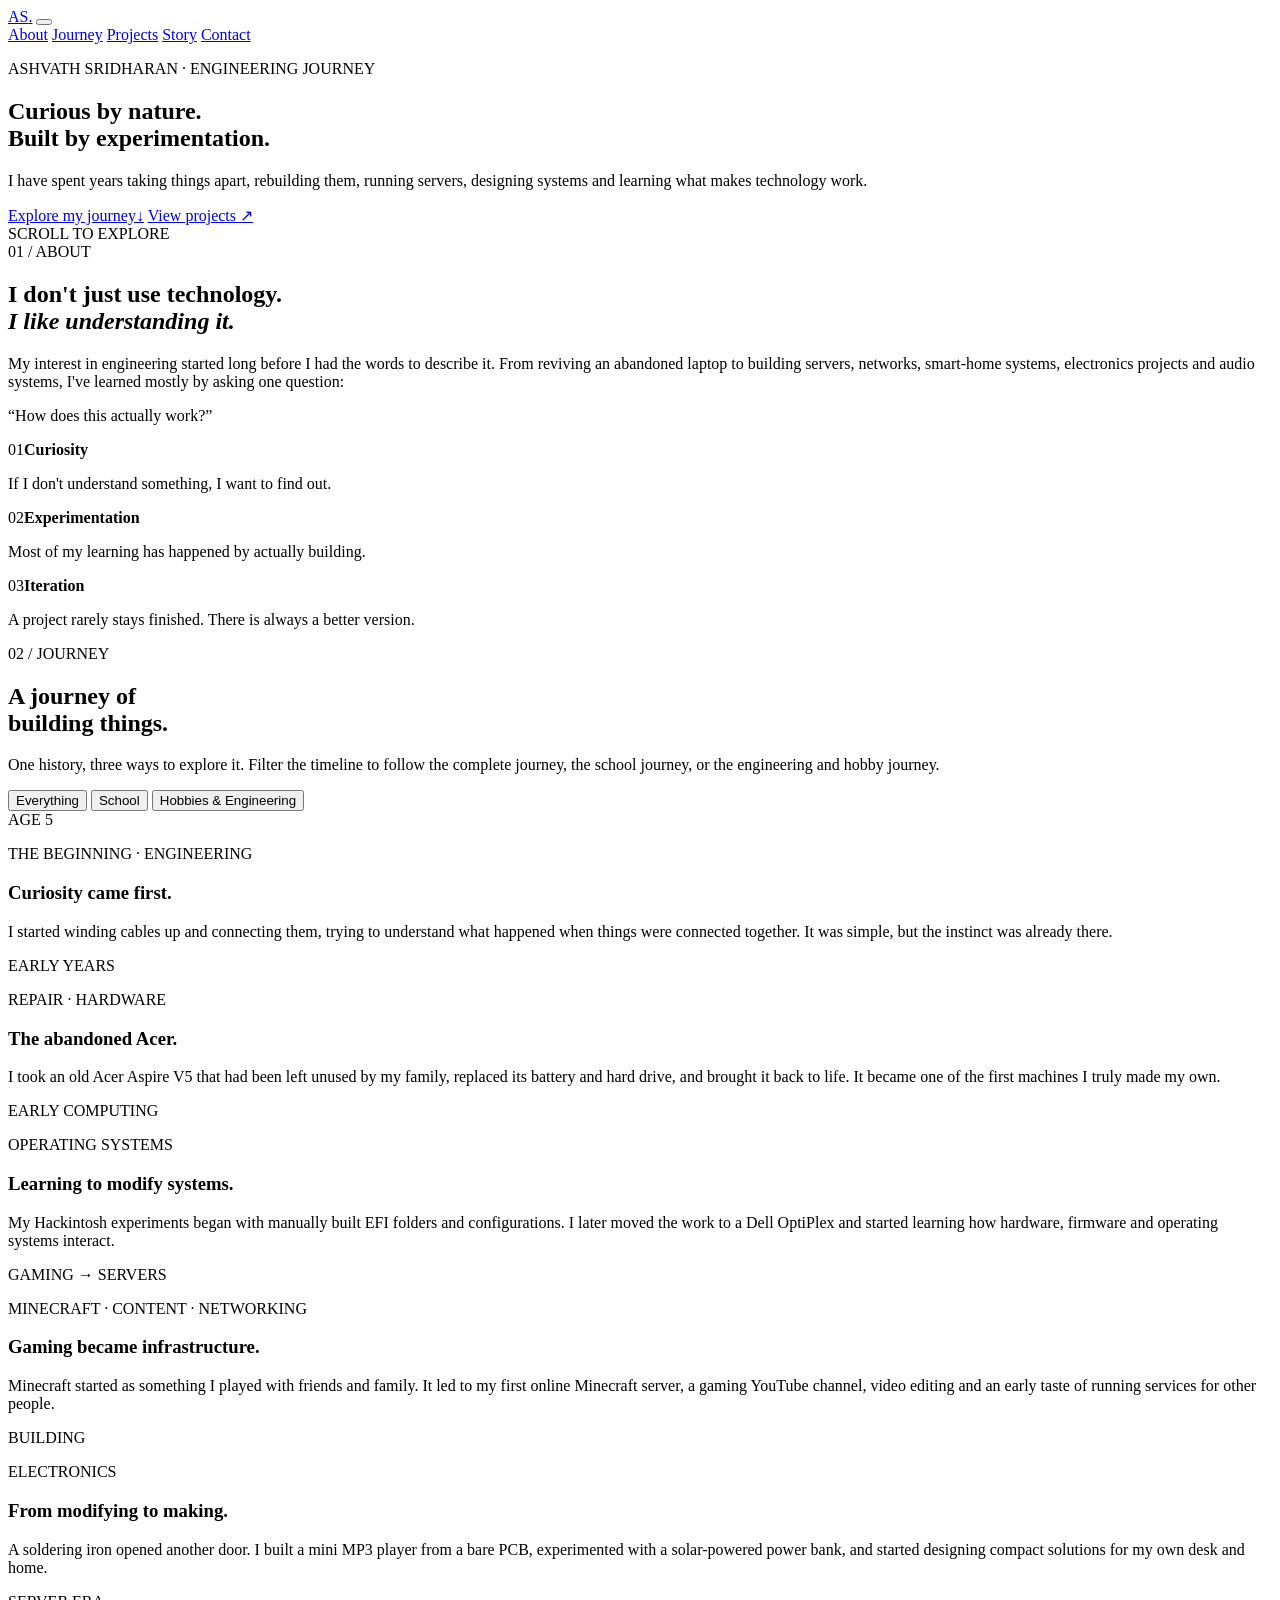
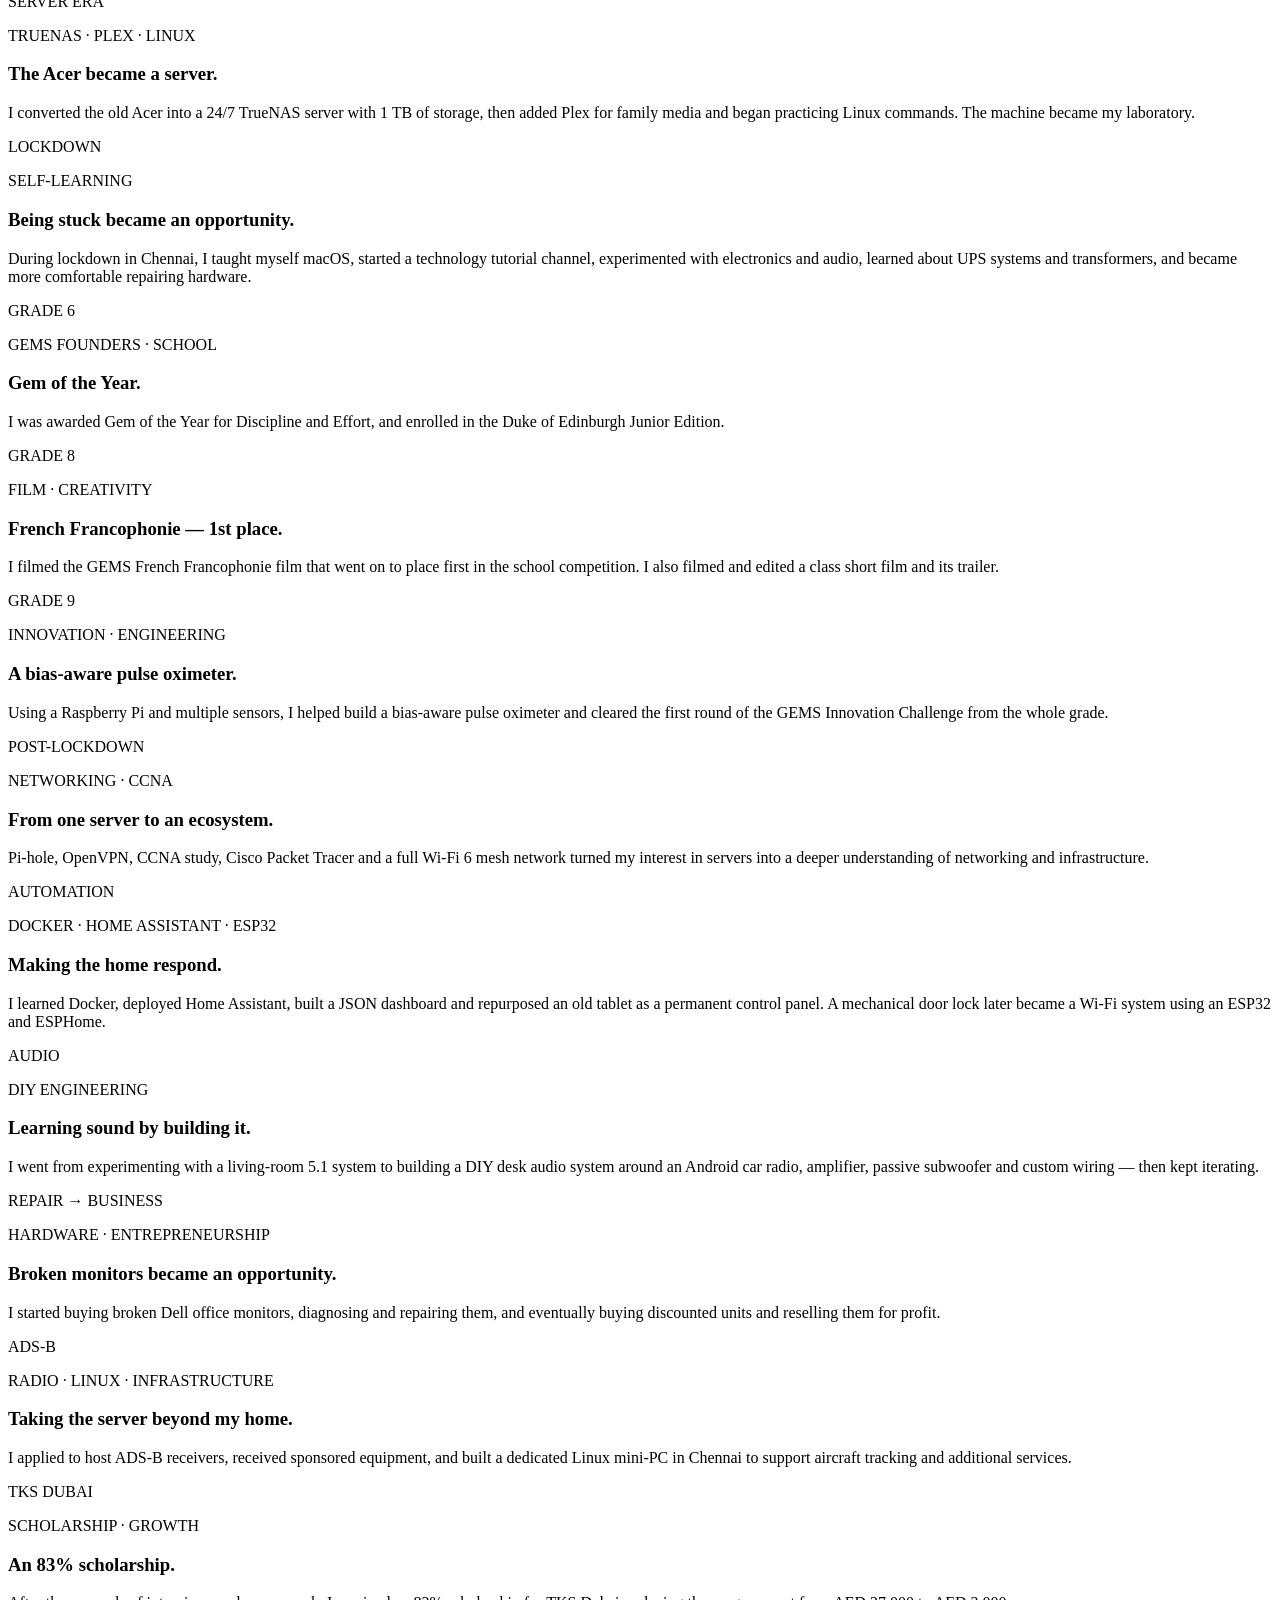
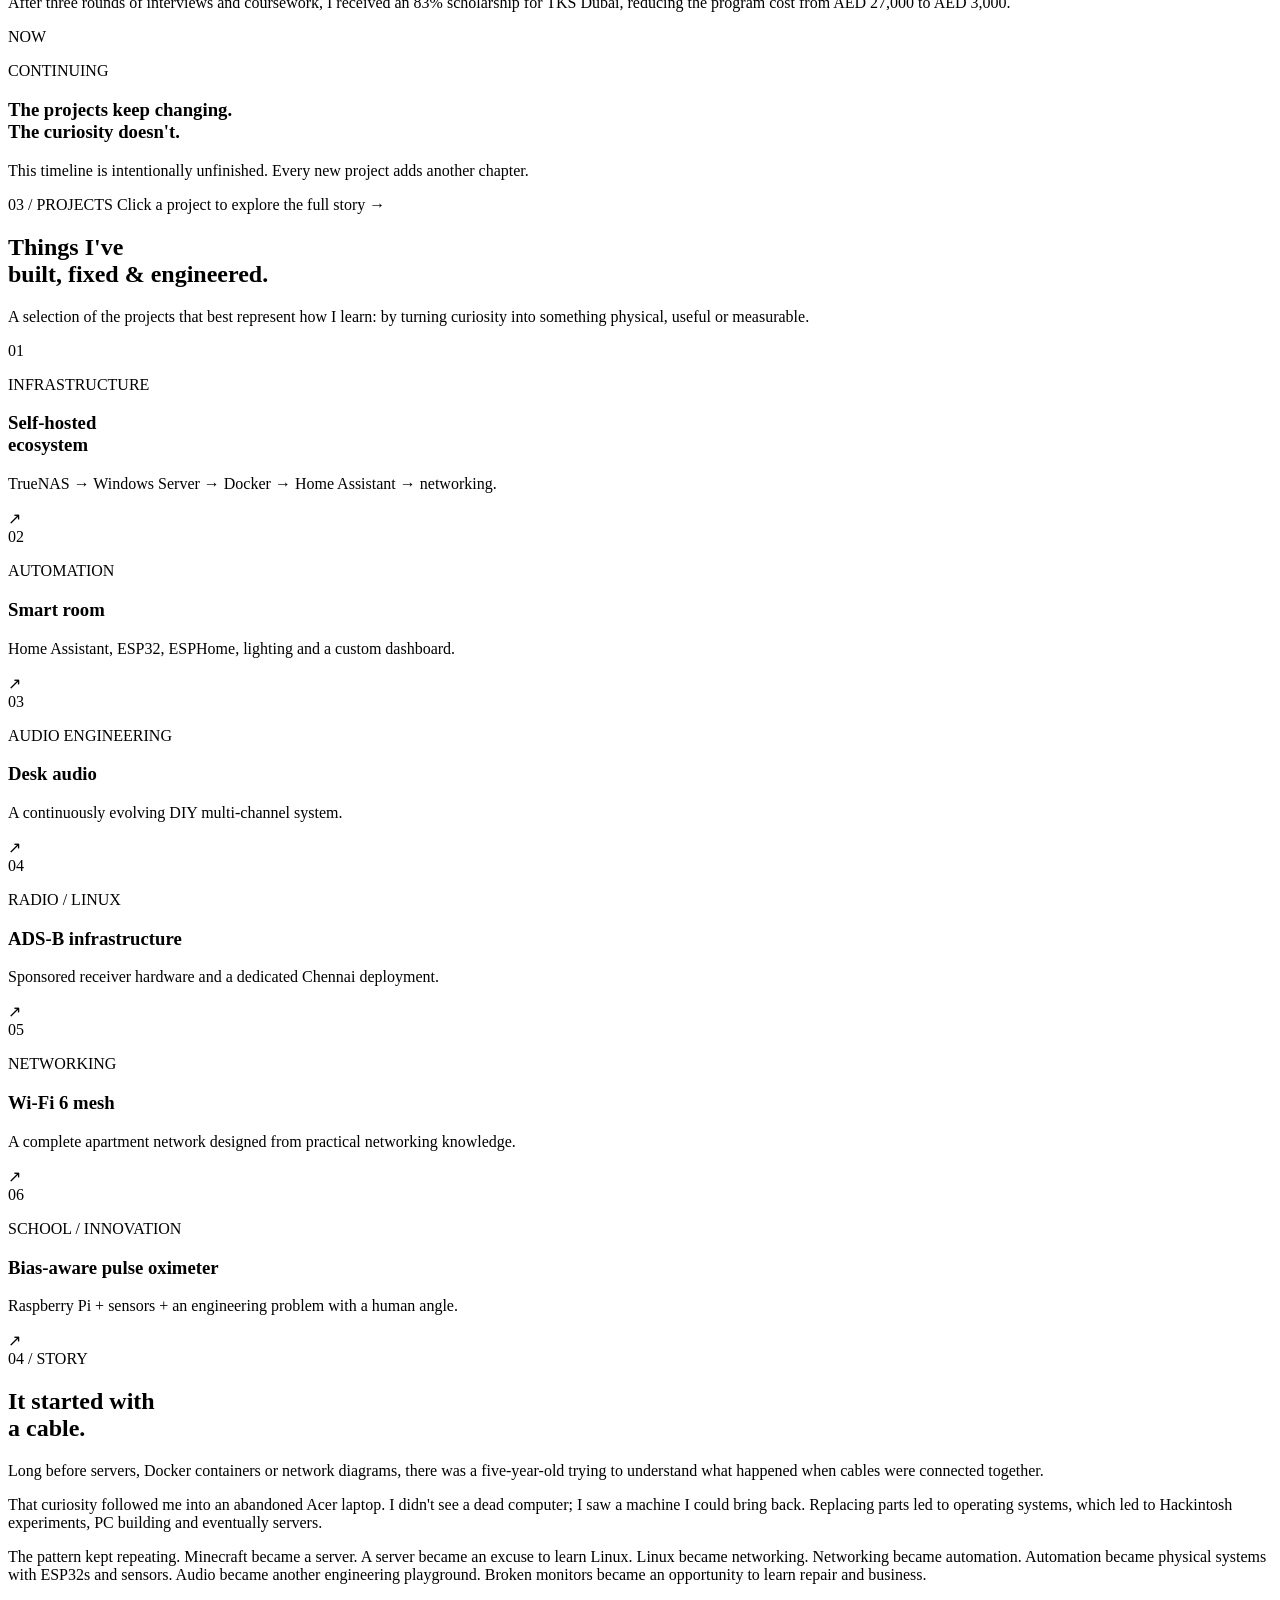
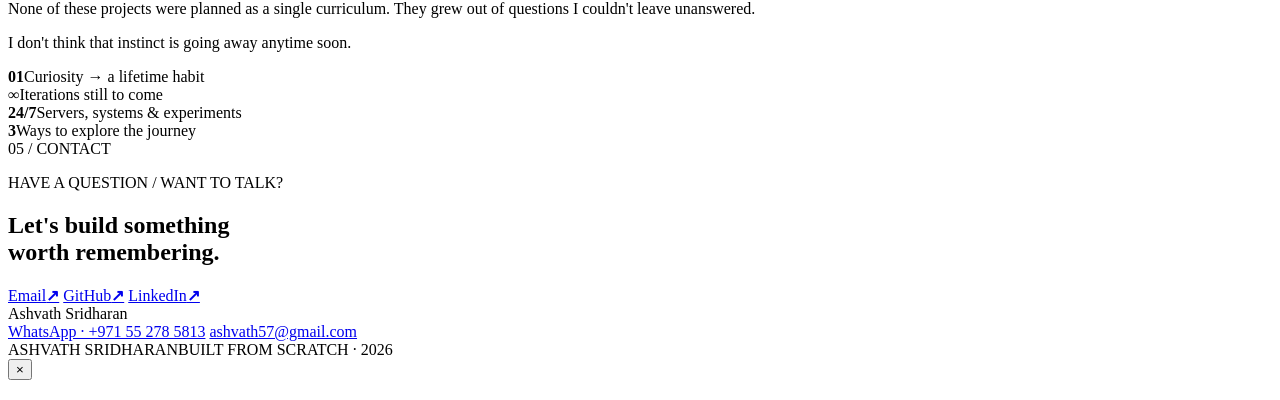
==== index.html @ f8426110 "Add files via upload Initial portfolio deployment" ====
<!doctype html>
<html lang="en">
<head>
  <meta charset="utf-8">
  <meta name="viewport" content="width=device-width, initial-scale=1">
  <meta name="theme-color" content="#070709">
  <meta name="description" content="Ashvath Sridharan — engineering journey, projects and story.">
  <title>Ashvath Sridharan — Builder & Technologist</title>
  <link rel="preconnect" href="https://fonts.googleapis.com">
  <link rel="preconnect" href="https://fonts.gstatic.com" crossorigin>
  <link href="https://fonts.googleapis.com/css2?family=DM+Sans:wght@400;500;600&family=Space+Grotesk:wght@400;500;600;700&display=swap" rel="stylesheet">
  <link rel="stylesheet" href="css/style.css">
</head>
<body>
  <div class="noise" aria-hidden="true"></div>
  <div class="cursor-glow" aria-hidden="true"></div>

  <header class="nav">
    <a class="brand" href="#top" aria-label="Ashvath home">AS<span>.</span></a>
    <button class="menu-button" aria-label="Toggle navigation" aria-expanded="false"><i></i><i></i></button>
    <nav>
      <a href="#about">About</a>
      <a href="#journey">Journey</a>
      <a href="#projects">Projects</a>
      <a href="#story">Story</a>
      <a href="#contact">Contact</a>
    </nav>
  </header>

  <main id="top">
    <section class="hero">
      <div class="hero-grid" aria-hidden="true"></div>
      <div class="hero-orb hero-orb-a"></div>
      <div class="hero-orb hero-orb-b"></div>
      <div class="hero-content reveal">
        <p class="eyebrow">ASHVATH SRIDHARAN · ENGINEERING JOURNEY</p>
        <h1>Curious by nature.<br><span>Built by experimentation.</span></h1>
        <p class="hero-copy">I have spent years taking things apart, rebuilding them, running servers, designing systems and learning what makes technology work.</p>
        <div class="hero-actions">
          <a class="hero-cta magnetic" href="#journey"><span>Explore my journey</span><b>↓</b></a>
          <a class="quiet-link" href="#projects">View projects <span>↗</span></a>
        </div>
      </div>
      <div class="scroll-hint">SCROLL TO EXPLORE <span></span></div>
    </section>

    <section id="about" class="intro section">
      <div class="section-label">01 / ABOUT</div>
      <div class="intro-grid">
        <h2>I don't just use technology.<br><em>I like understanding it.</em></h2>
        <div>
          <p>My interest in engineering started long before I had the words to describe it. From reviving an abandoned laptop to building servers, networks, smart-home systems, electronics projects and audio systems, I've learned mostly by asking one question:</p>
          <p class="quote">“How does this actually work?”</p>
        </div>
      </div>
      <div class="principles">
        <div><span>01</span><strong>Curiosity</strong><p>If I don't understand something, I want to find out.</p></div>
        <div><span>02</span><strong>Experimentation</strong><p>Most of my learning has happened by actually building.</p></div>
        <div><span>03</span><strong>Iteration</strong><p>A project rarely stays finished. There is always a better version.</p></div>
      </div>
    </section>

    <section id="journey" class="timeline-section section">
      <div class="section-label">02 / JOURNEY</div>
      <div class="timeline-heading">
        <div>
          <h2>A journey of<br><span>building things.</span></h2>
          <p>One history, three ways to explore it. Filter the timeline to follow the complete journey, the school journey, or the engineering and hobby journey.</p>
        </div>
        <div class="timeline-controls" role="group" aria-label="Timeline filter">
          <button class="filter active" data-filter="all">Everything</button>
          <button class="filter" data-filter="school">School</button>
          <button class="filter" data-filter="engineering">Hobbies & Engineering</button>
        </div>
      </div>

      <div class="timeline" id="timeline">
        <article class="timeline-item" data-type="engineering" data-index="1">
          <div class="timeline-year">AGE 5</div><div class="timeline-dot"></div>
          <div class="timeline-card"><p class="card-kicker">THE BEGINNING · ENGINEERING</p><h3>Curiosity came first.</h3><p>I started winding cables up and connecting them, trying to understand what happened when things were connected together. It was simple, but the instinct was already there.</p></div>
        </article>

        <article class="timeline-item" data-type="engineering" data-index="2">
          <div class="timeline-year">EARLY YEARS</div><div class="timeline-dot"></div>
          <div class="timeline-card"><p class="card-kicker">REPAIR · HARDWARE</p><h3>The abandoned Acer.</h3><p>I took an old Acer Aspire V5 that had been left unused by my family, replaced its battery and hard drive, and brought it back to life. It became one of the first machines I truly made my own.</p></div>
        </article>

        <article class="timeline-item" data-type="engineering" data-index="3">
          <div class="timeline-year">EARLY COMPUTING</div><div class="timeline-dot"></div>
          <div class="timeline-card"><p class="card-kicker">OPERATING SYSTEMS</p><h3>Learning to modify systems.</h3><p>My Hackintosh experiments began with manually built EFI folders and configurations. I later moved the work to a Dell OptiPlex and started learning how hardware, firmware and operating systems interact.</p></div>
        </article>

        <article class="timeline-item" data-type="engineering" data-index="4">
          <div class="timeline-year">GAMING → SERVERS</div><div class="timeline-dot"></div>
          <div class="timeline-card"><p class="card-kicker">MINECRAFT · CONTENT · NETWORKING</p><h3>Gaming became infrastructure.</h3><p>Minecraft started as something I played with friends and family. It led to my first online Minecraft server, a gaming YouTube channel, video editing and an early taste of running services for other people.</p></div>
        </article>

        <article class="timeline-item" data-type="engineering" data-index="5">
          <div class="timeline-year">BUILDING</div><div class="timeline-dot"></div>
          <div class="timeline-card"><p class="card-kicker">ELECTRONICS</p><h3>From modifying to making.</h3><p>A soldering iron opened another door. I built a mini MP3 player from a bare PCB, experimented with a solar-powered power bank, and started designing compact solutions for my own desk and home.</p></div>
        </article>

        <article class="timeline-item" data-type="engineering" data-index="6">
          <div class="timeline-year">SERVER ERA</div><div class="timeline-dot"></div>
          <div class="timeline-card"><p class="card-kicker">TRUENAS · PLEX · LINUX</p><h3>The Acer became a server.</h3><p>I converted the old Acer into a 24/7 TrueNAS server with 1 TB of storage, then added Plex for family media and began practicing Linux commands. The machine became my laboratory.</p></div>
        </article>

        <article class="timeline-item" data-type="engineering" data-index="7">
          <div class="timeline-year">LOCKDOWN</div><div class="timeline-dot"></div>
          <div class="timeline-card"><p class="card-kicker">SELF-LEARNING</p><h3>Being stuck became an opportunity.</h3><p>During lockdown in Chennai, I taught myself macOS, started a technology tutorial channel, experimented with electronics and audio, learned about UPS systems and transformers, and became more comfortable repairing hardware.</p></div>
        </article>

        <article class="timeline-item" data-type="school" data-index="8">
          <div class="timeline-year">GRADE 6</div><div class="timeline-dot"></div>
          <div class="timeline-card"><p class="card-kicker">GEMS FOUNDERS · SCHOOL</p><h3>Gem of the Year.</h3><p>I was awarded Gem of the Year for Discipline and Effort, and enrolled in the Duke of Edinburgh Junior Edition.</p></div>
        </article>

        <article class="timeline-item" data-type="school" data-index="9">
          <div class="timeline-year">GRADE 8</div><div class="timeline-dot"></div>
          <div class="timeline-card"><p class="card-kicker">FILM · CREATIVITY</p><h3>French Francophonie — 1st place.</h3><p>I filmed the GEMS French Francophonie film that went on to place first in the school competition. I also filmed and edited a class short film and its trailer.</p></div>
        </article>

        <article class="timeline-item" data-type="school" data-index="10">
          <div class="timeline-year">GRADE 9</div><div class="timeline-dot"></div>
          <div class="timeline-card"><p class="card-kicker">INNOVATION · ENGINEERING</p><h3>A bias-aware pulse oximeter.</h3><p>Using a Raspberry Pi and multiple sensors, I helped build a bias-aware pulse oximeter and cleared the first round of the GEMS Innovation Challenge from the whole grade.</p></div>
        </article>

        <article class="timeline-item" data-type="engineering" data-index="11">
          <div class="timeline-year">POST-LOCKDOWN</div><div class="timeline-dot"></div>
          <div class="timeline-card"><p class="card-kicker">NETWORKING · CCNA</p><h3>From one server to an ecosystem.</h3><p>Pi-hole, OpenVPN, CCNA study, Cisco Packet Tracer and a full Wi-Fi 6 mesh network turned my interest in servers into a deeper understanding of networking and infrastructure.</p></div>
        </article>

        <article class="timeline-item" data-type="engineering" data-index="12">
          <div class="timeline-year">AUTOMATION</div><div class="timeline-dot"></div>
          <div class="timeline-card"><p class="card-kicker">DOCKER · HOME ASSISTANT · ESP32</p><h3>Making the home respond.</h3><p>I learned Docker, deployed Home Assistant, built a JSON dashboard and repurposed an old tablet as a permanent control panel. A mechanical door lock later became a Wi-Fi system using an ESP32 and ESPHome.</p></div>
        </article>

        <article class="timeline-item" data-type="engineering" data-index="13">
          <div class="timeline-year">AUDIO</div><div class="timeline-dot"></div>
          <div class="timeline-card"><p class="card-kicker">DIY ENGINEERING</p><h3>Learning sound by building it.</h3><p>I went from experimenting with a living-room 5.1 system to building a DIY desk audio system around an Android car radio, amplifier, passive subwoofer and custom wiring — then kept iterating.</p></div>
        </article>

        <article class="timeline-item" data-type="engineering" data-index="14">
          <div class="timeline-year">REPAIR → BUSINESS</div><div class="timeline-dot"></div>
          <div class="timeline-card"><p class="card-kicker">HARDWARE · ENTREPRENEURSHIP</p><h3>Broken monitors became an opportunity.</h3><p>I started buying broken Dell office monitors, diagnosing and repairing them, and eventually buying discounted units and reselling them for profit.</p></div>
        </article>

        <article class="timeline-item" data-type="engineering" data-index="15">
          <div class="timeline-year">ADS-B</div><div class="timeline-dot"></div>
          <div class="timeline-card"><p class="card-kicker">RADIO · LINUX · INFRASTRUCTURE</p><h3>Taking the server beyond my home.</h3><p>I applied to host ADS-B receivers, received sponsored equipment, and built a dedicated Linux mini-PC in Chennai to support aircraft tracking and additional services.</p></div>
        </article>

        <article class="timeline-item" data-type="school" data-index="16">
          <div class="timeline-year">TKS DUBAI</div><div class="timeline-dot"></div>
          <div class="timeline-card"><p class="card-kicker">SCHOLARSHIP · GROWTH</p><h3>An 83% scholarship.</h3><p>After three rounds of interviews and coursework, I received an 83% scholarship for TKS Dubai, reducing the program cost from AED 27,000 to AED 3,000.</p></div>
        </article>

        <article class="timeline-item" data-type="engineering" data-index="17">
          <div class="timeline-year">NOW</div><div class="timeline-dot"></div>
          <div class="timeline-card final-card"><p class="card-kicker">CONTINUING</p><h3>The projects keep changing.<br><span>The curiosity doesn't.</span></h3><p>This timeline is intentionally unfinished. Every new project adds another chapter.</p></div>
        </article>
      </div>
    </section>

    <section id="projects" class="projects section">
      <div class="section-label">03 / PROJECTS <span class="project-click-hint">Click a project to explore the full story →</span></div>
      <div class="projects-intro"><h2>Things I've<br><span>built, fixed & engineered.</span></h2><p>A selection of the projects that best represent how I learn: by turning curiosity into something physical, useful or measurable.</p></div>
      <div class="project-grid">
        <article class="project-card featured reveal" data-project="server">
          <span>01</span><div><p class="card-kicker">INFRASTRUCTURE</p><h3>Self-hosted<br>ecosystem</h3><p>TrueNAS → Windows Server → Docker → Home Assistant → networking.</p></div><div class="card-arrow">↗</div>
        </article>
        <article class="project-card reveal" data-project="smart">
          <span>02</span><div><p class="card-kicker">AUTOMATION</p><h3>Smart room</h3><p>Home Assistant, ESP32, ESPHome, lighting and a custom dashboard.</p></div><div class="card-arrow">↗</div>
        </article>
        <article class="project-card reveal" data-project="audio">
          <span>03</span><div><p class="card-kicker">AUDIO ENGINEERING</p><h3>Desk audio</h3><p>A continuously evolving DIY multi-channel system.</p></div><div class="card-arrow">↗</div>
        </article>
        <article class="project-card reveal" data-project="adsb">
          <span>04</span><div><p class="card-kicker">RADIO / LINUX</p><h3>ADS-B infrastructure</h3><p>Sponsored receiver hardware and a dedicated Chennai deployment.</p></div><div class="card-arrow">↗</div>
        </article>
        <article class="project-card reveal" data-project="network">
          <span>05</span><div><p class="card-kicker">NETWORKING</p><h3>Wi-Fi 6 mesh</h3><p>A complete apartment network designed from practical networking knowledge.</p></div><div class="card-arrow">↗</div>
        </article>
        <article class="project-card reveal" data-project="pulse">
          <span>06</span><div><p class="card-kicker">SCHOOL / INNOVATION</p><h3>Bias-aware pulse oximeter</h3><p>Raspberry Pi + sensors + an engineering problem with a human angle.</p></div><div class="card-arrow">↗</div>
        </article>
      </div>
    </section>

    <section id="story" class="story section">
      <div class="section-label">04 / STORY</div>
      <div class="story-layout">
        <h2>It started with<br><span>a cable.</span></h2>
        <div class="story-copy">
          <p>Long before servers, Docker containers or network diagrams, there was a five-year-old trying to understand what happened when cables were connected together.</p>
          <p>That curiosity followed me into an abandoned Acer laptop. I didn't see a dead computer; I saw a machine I could bring back. Replacing parts led to operating systems, which led to Hackintosh experiments, PC building and eventually servers.</p>
          <p>The pattern kept repeating. Minecraft became a server. A server became an excuse to learn Linux. Linux became networking. Networking became automation. Automation became physical systems with ESP32s and sensors. Audio became another engineering playground. Broken monitors became an opportunity to learn repair and business.</p>
          <p>None of these projects were planned as a single curriculum. They grew out of questions I couldn't leave unanswered.</p>
          <p class="story-emphasis">I don't think that instinct is going away anytime soon.</p>
        </div>
      </div>
    </section>

    <section class="stats section">
      <div class="stat"><strong>01</strong><span>Curiosity → a lifetime habit</span></div>
      <div class="stat"><strong>∞</strong><span>Iterations still to come</span></div>
      <div class="stat"><strong>24/7</strong><span>Servers, systems & experiments</span></div>
      <div class="stat"><strong>3</strong><span>Ways to explore the journey</span></div>
    </section>

    <section id="contact" class="contact section">
      <div class="section-label">05 / CONTACT</div>
      <div class="contact-inner">
        <p class="eyebrow">HAVE A QUESTION / WANT TO TALK?</p>
        <h2>Let's build something<br><span>worth remembering.</span></h2>
        
        <div class="contact-links">
          <a href="mailto:YOUR_EMAIL_HERE" class="contact-link"><span>Email</span><b>↗</b></a>
          <a href="#" class="contact-link"><span>GitHub</span><b>↗</b></a>
          <a href="#" class="contact-link"><span>LinkedIn</span><b>↗</b></a>
        </div>
      </div>
    

<div class="contact-direct">
  <div class="contact-name">Ashvath Sridharan</div>
  <a href="https://wa.me/971552785813" target="_blank" rel="noopener">WhatsApp · +971 55 278 5813</a>
  <a href="mailto:ashvath57@gmail.com">ashvath57@gmail.com</a>
</div>
</section>
  </main>

  <footer><span>ASHVATH SRIDHARAN</span><span>BUILT FROM SCRATCH · 2026</span></footer>

  <div class="modal" aria-hidden="true">
    <div class="modal-backdrop"></div>
    <article class="project-modal">
      <button class="modal-close" aria-label="Close project">×</button>
      <p class="card-kicker modal-kicker"></p>
      <h2 class="modal-title"></h2>
      <p class="modal-summary"></p>
      <div class="modal-body"></div>
    </article>
  </div>

  <script src="js/main.js"></script>

<!-- Timeline content update: major milestones -->
<script id="ashvath-major-milestones">
window.ASHVATH_MAJOR_MILESTONES = [
  {year:"Grade 8", title:"2nd — GEMS Modern Academy Cyber Olympiad", category:"Academic", detail:"Placed 2nd across the school in the Cyber Olympiad."},
  {year:"Grade 8", title:"16th Internationally — NOF Critical Thinking Olympiad", category:"Academic", detail:"Placed 16th internationally in the NOF Critical Thinking Olympiad."},
  {year:"MYP3", title:"MC — Community Project Assembly", category:"Leadership", detail:"Served as MC for the Community Project Assembly for the MYP3 student cohort."},
  {year:"CCNA", title:"Completed and Passed CCNA", category:"Networking", detail:"Completed CCNA training and passed the CCNA examination."},
  {year:"Grade 8", title:"1st — GEMS French Francophonie Film Competition", category:"Creative", detail:"Filmed the GEMS French Francophonie film that placed first in the competition."},
  {year:"Grade 9", title:"GEMS Innovation Challenge", category:"Engineering", detail:"Built a Bias-Aware Pulse Oximeter using a Raspberry Pi and sensors and cleared the first round."},
  {year:"TKS Dubai", title:"83% Scholarship", category:"Achievement", detail:"Completed three rounds of interviews and coursework and received an 83% scholarship."}
];
</script>


<script id="ashvath-timeline-updates">
window.ASHVATH_TIMELINE_UPDATES = [{"year": "Grade 8", "title": "2nd — GEMS Modern Academy Cyber Olympiad", "detail": "Placed 2nd across the whole school in the Cyber Olympiad."}, {"year": "Grade 8", "title": "16th Internationally — NOF Critical Thinking Olympiad", "detail": "Placed 16th internationally in the NOF Critical Thinking Olympiad."}, {"year": "MYP3", "title": "MC — Community Project Assembly", "detail": "Spoke as MC for the Community Project Assembly for the entire MYP3 student cohort."}, {"year": "CCNA", "title": "Completed & Passed CCNA", "detail": "Completed CCNA training and passed the CCNA examination."}];
</script>
</body>
</html>
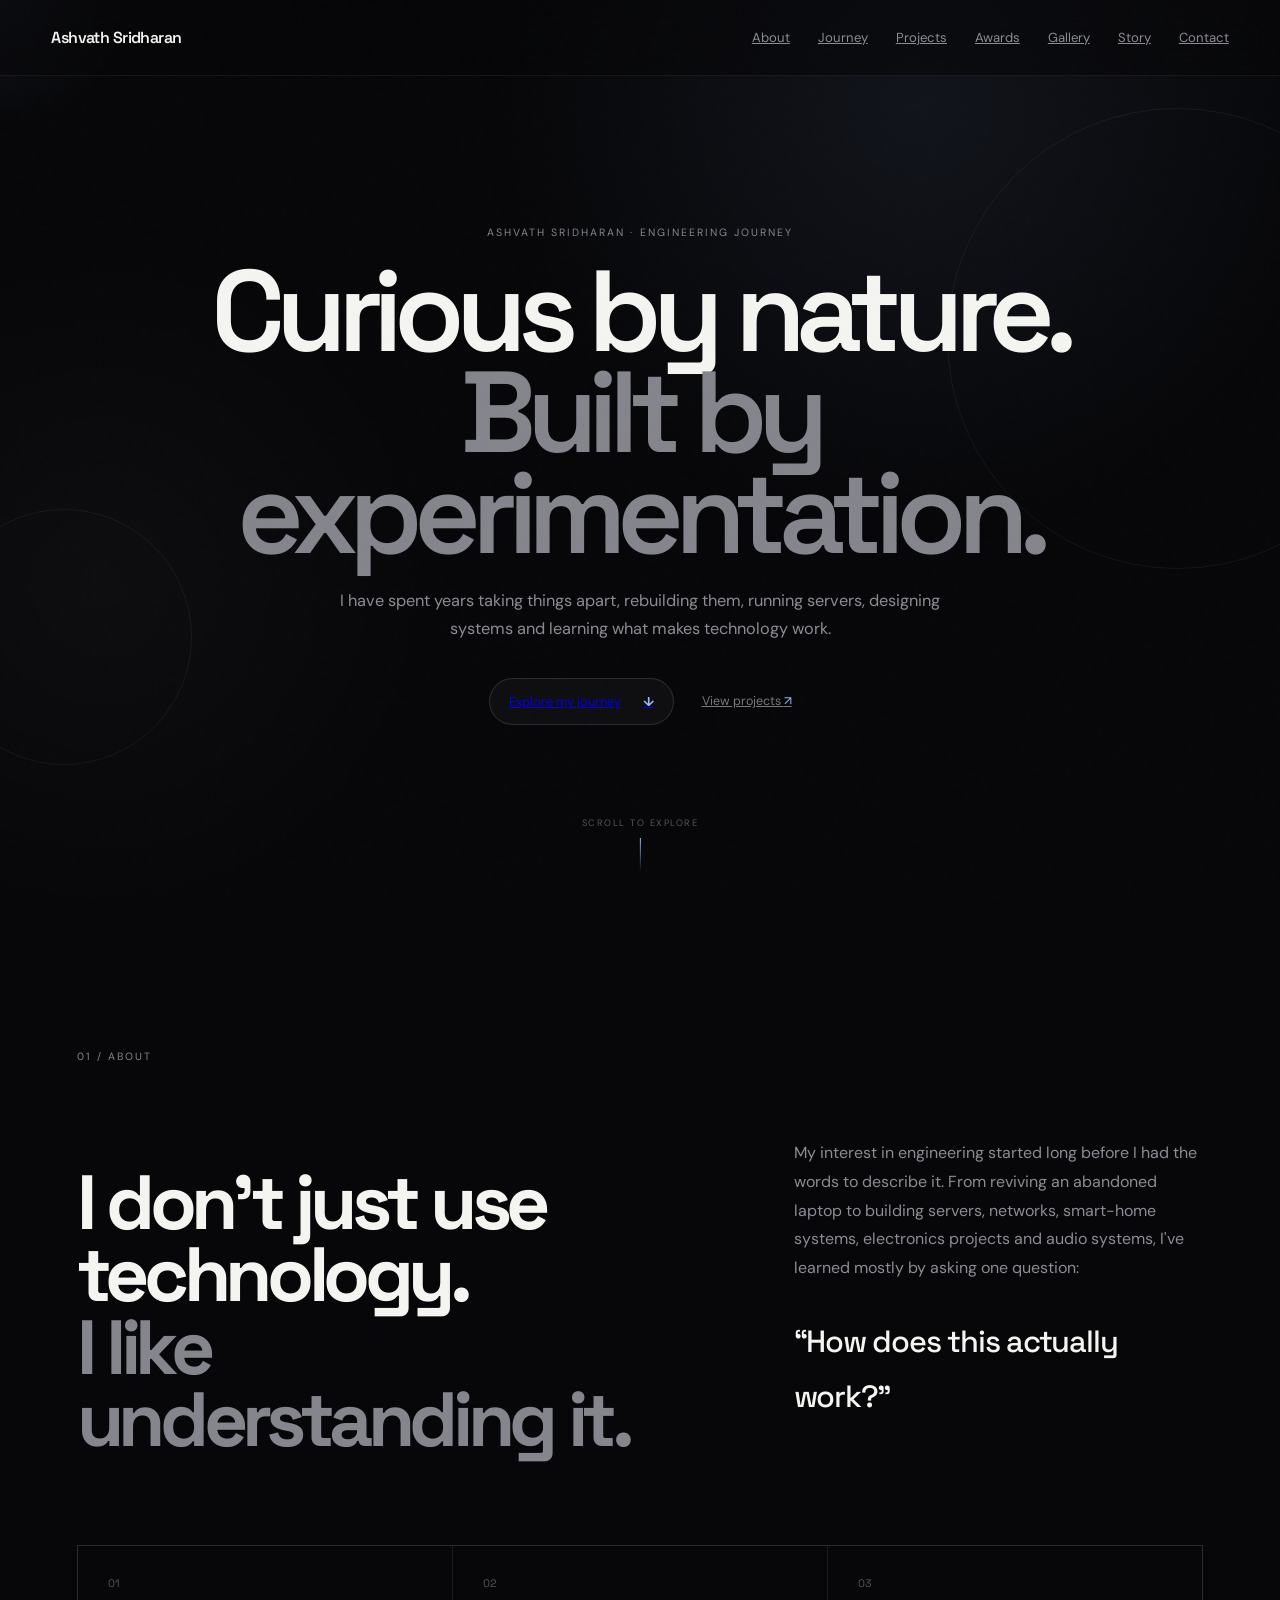
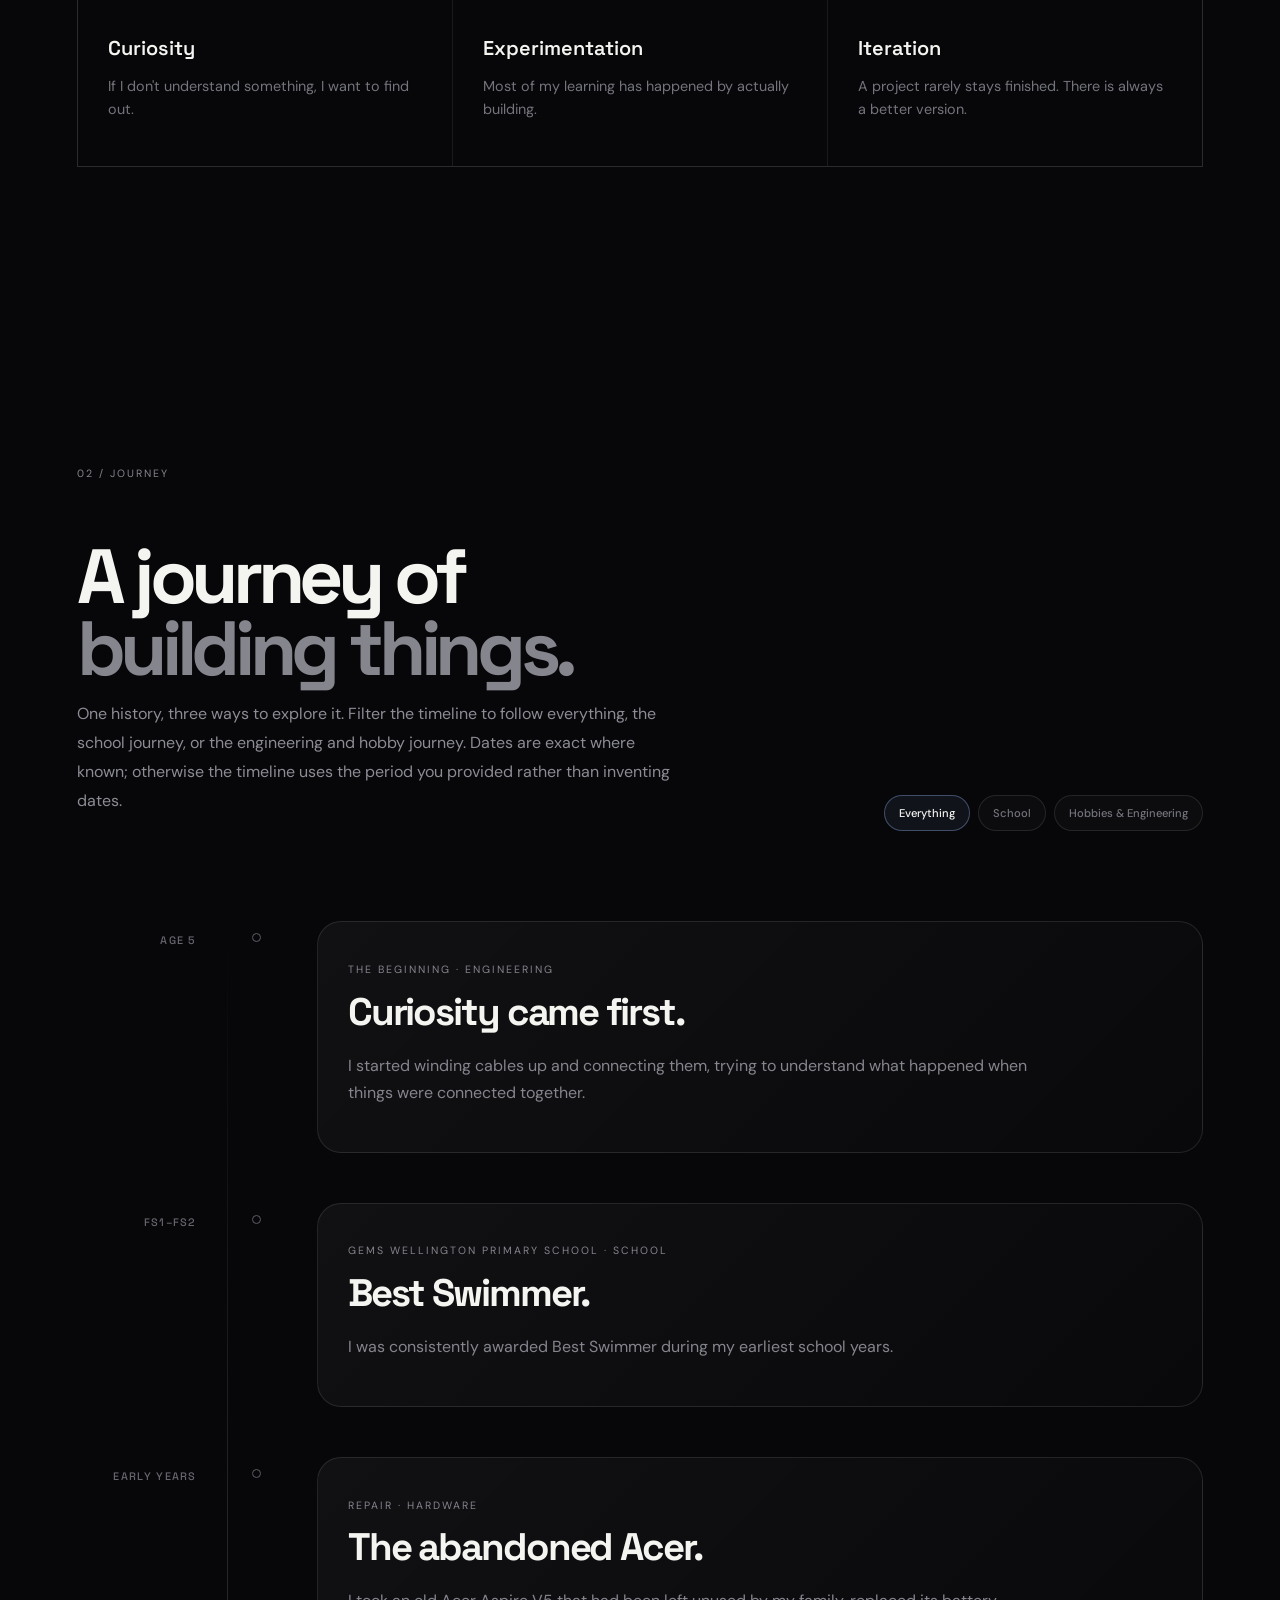
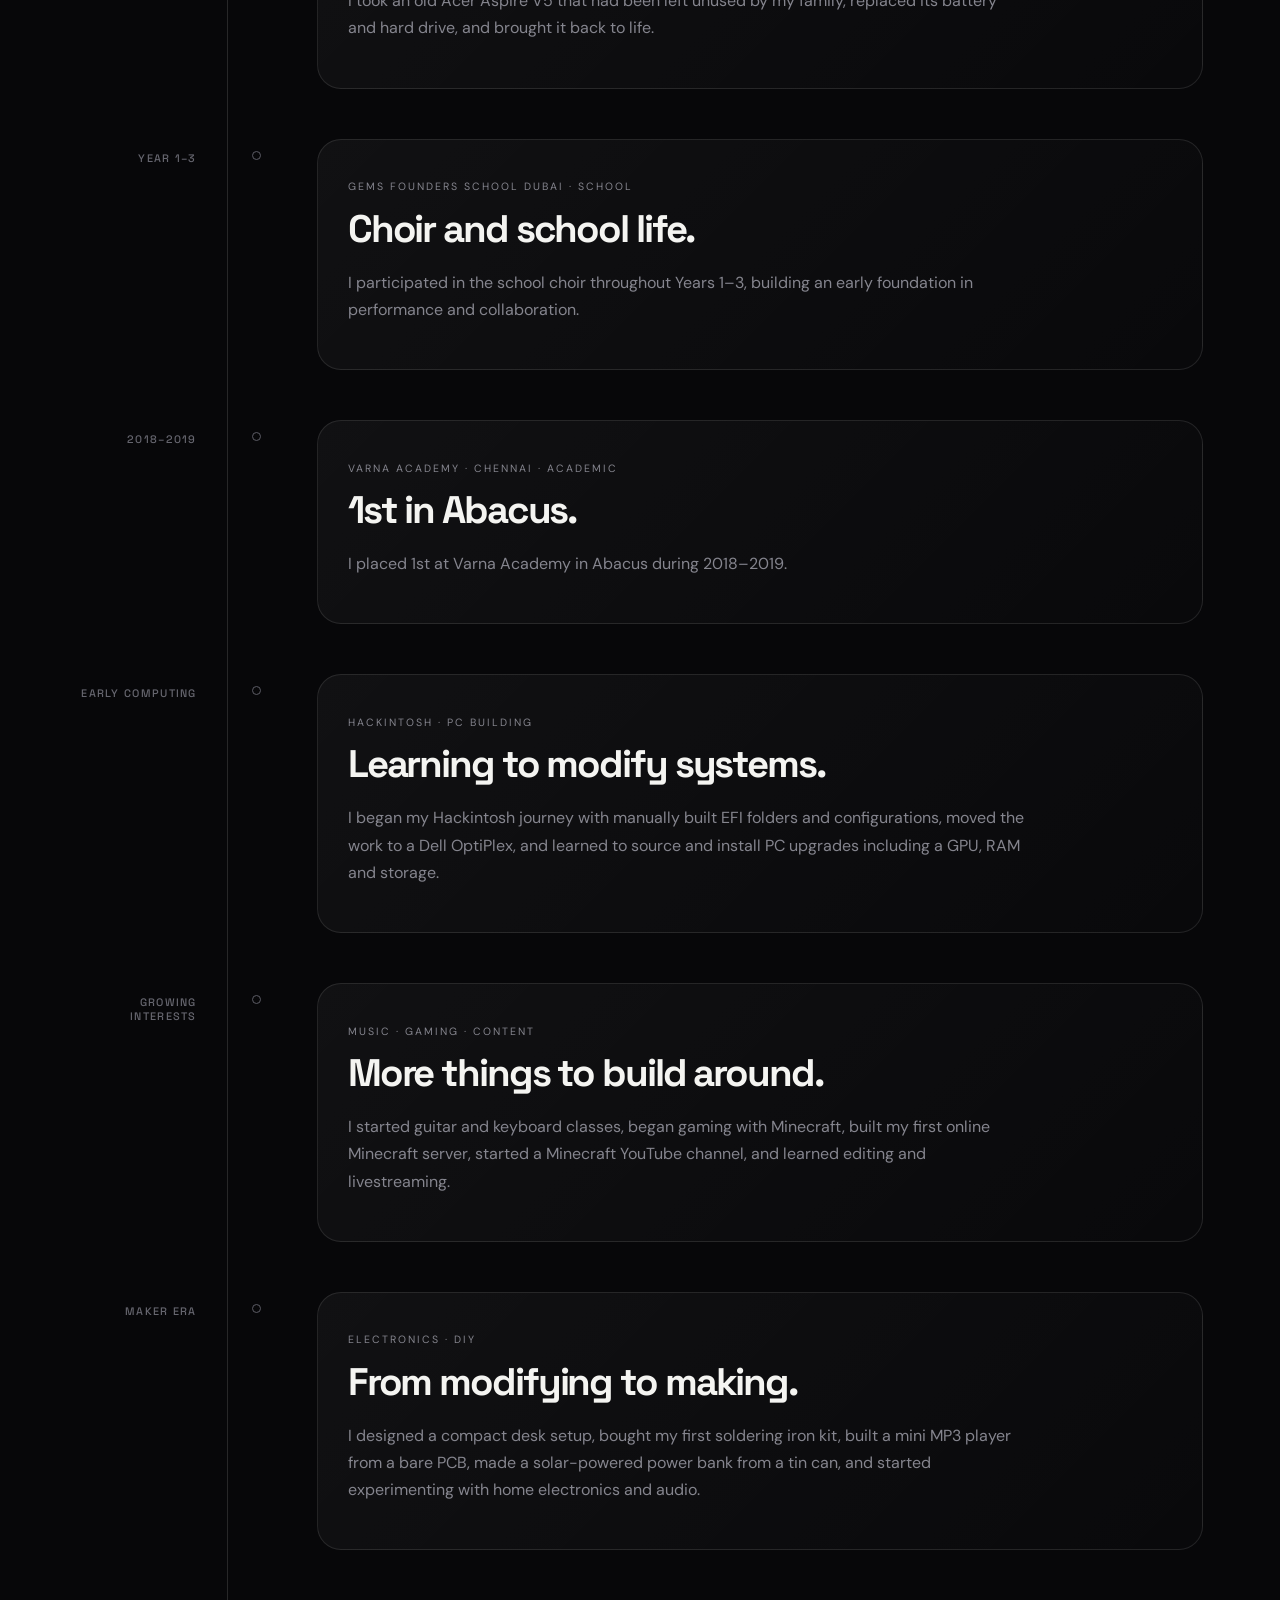
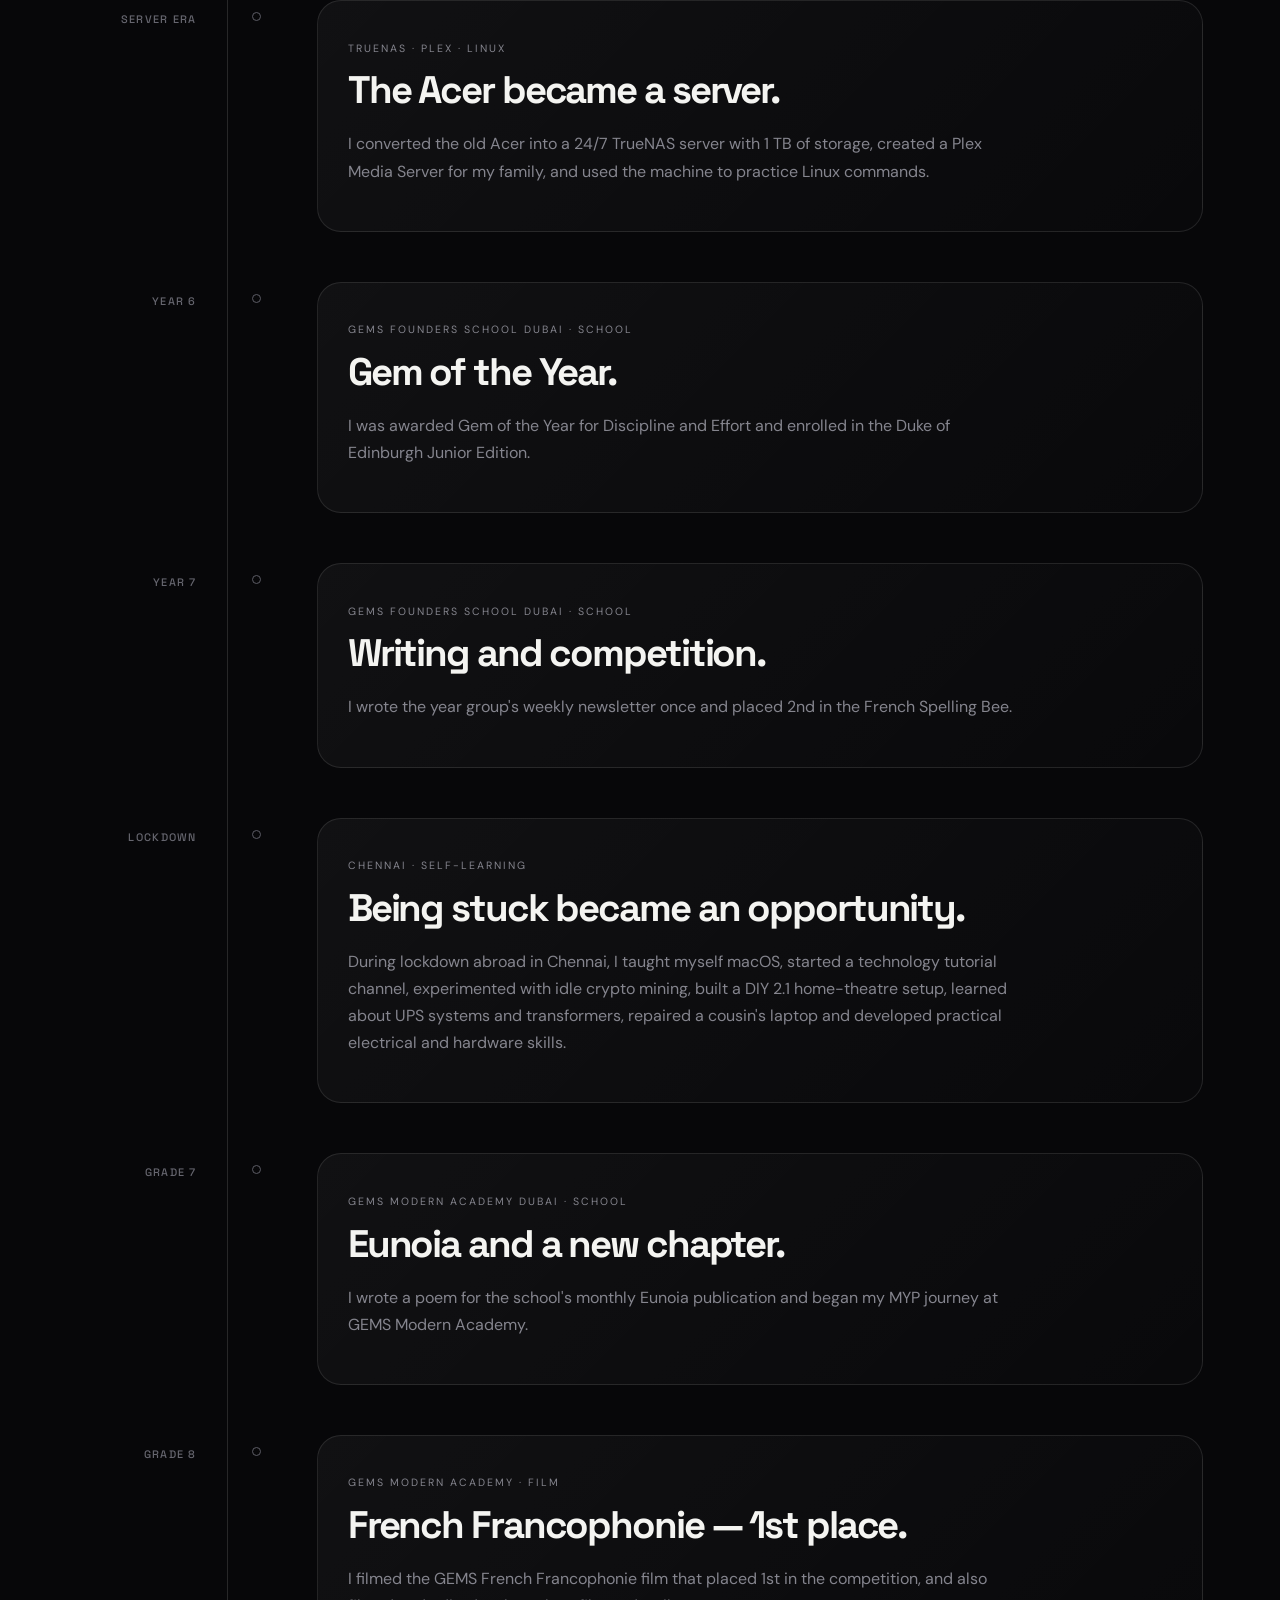
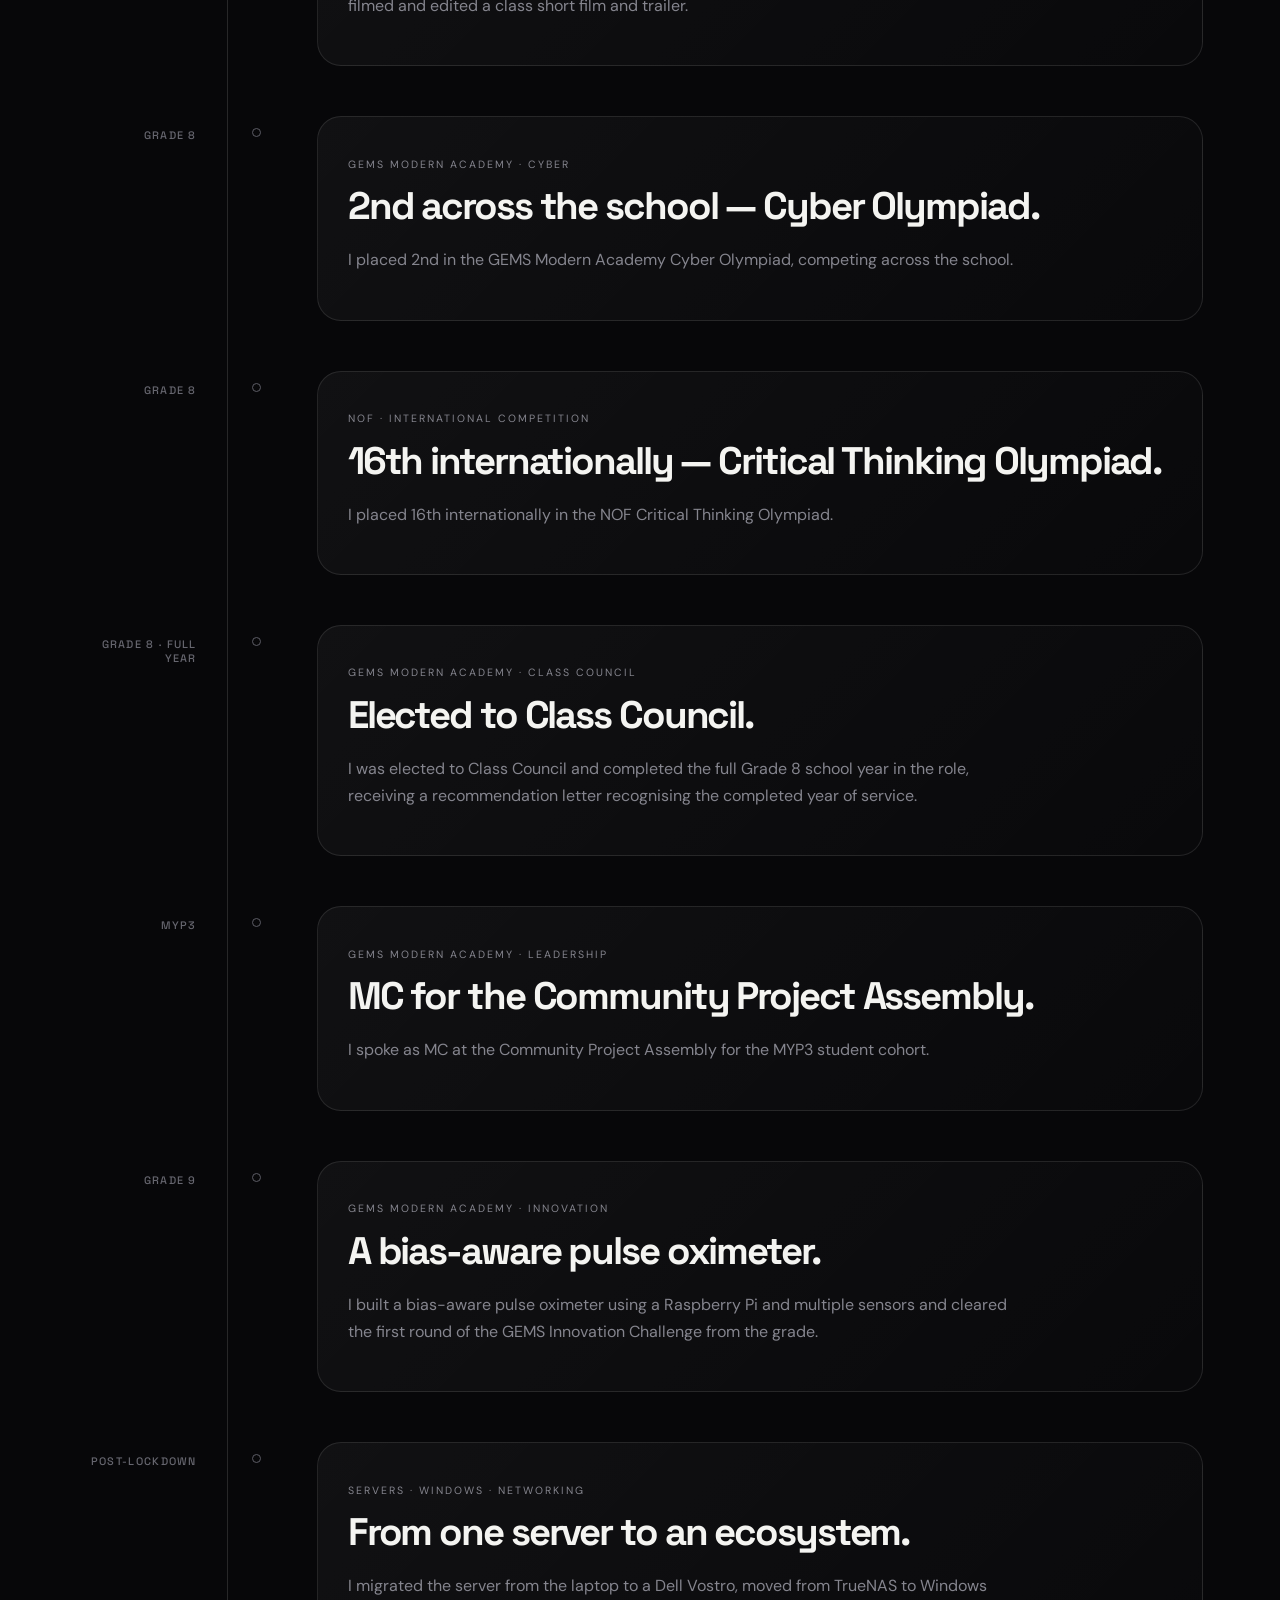
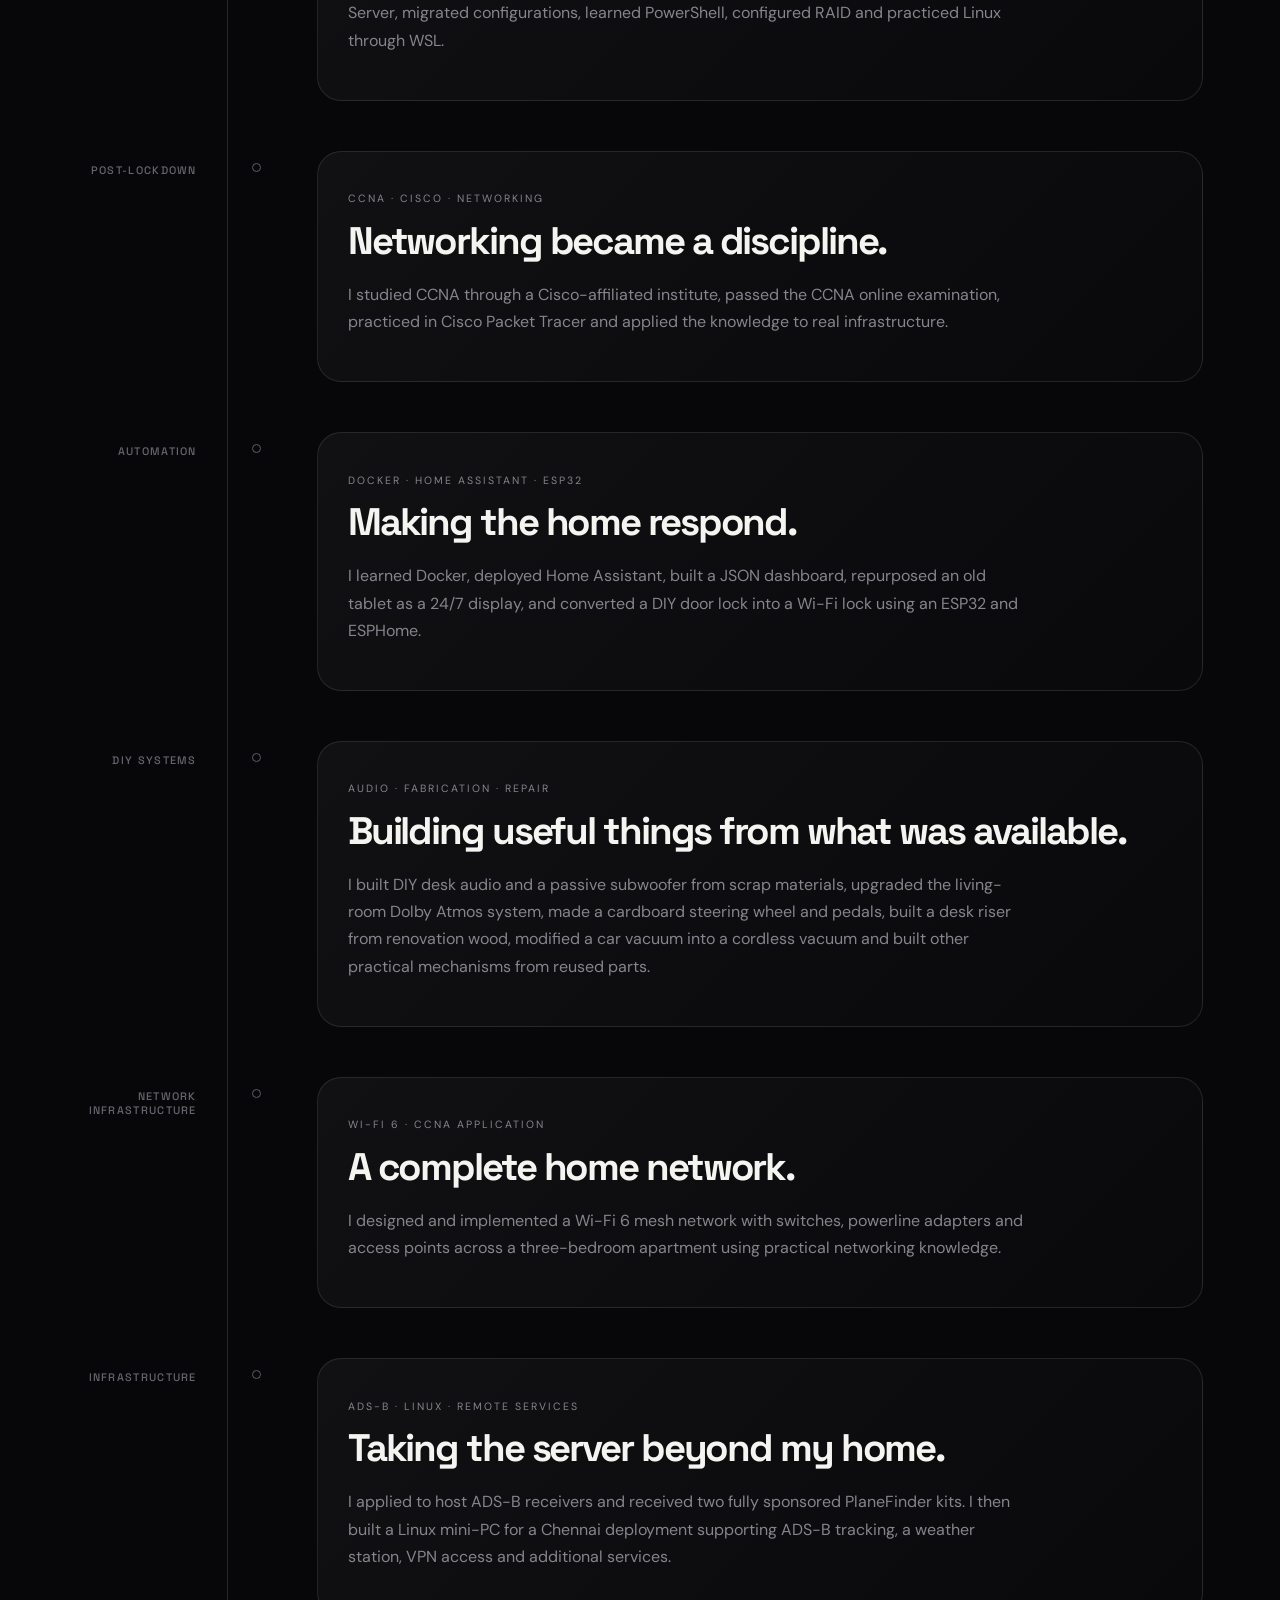
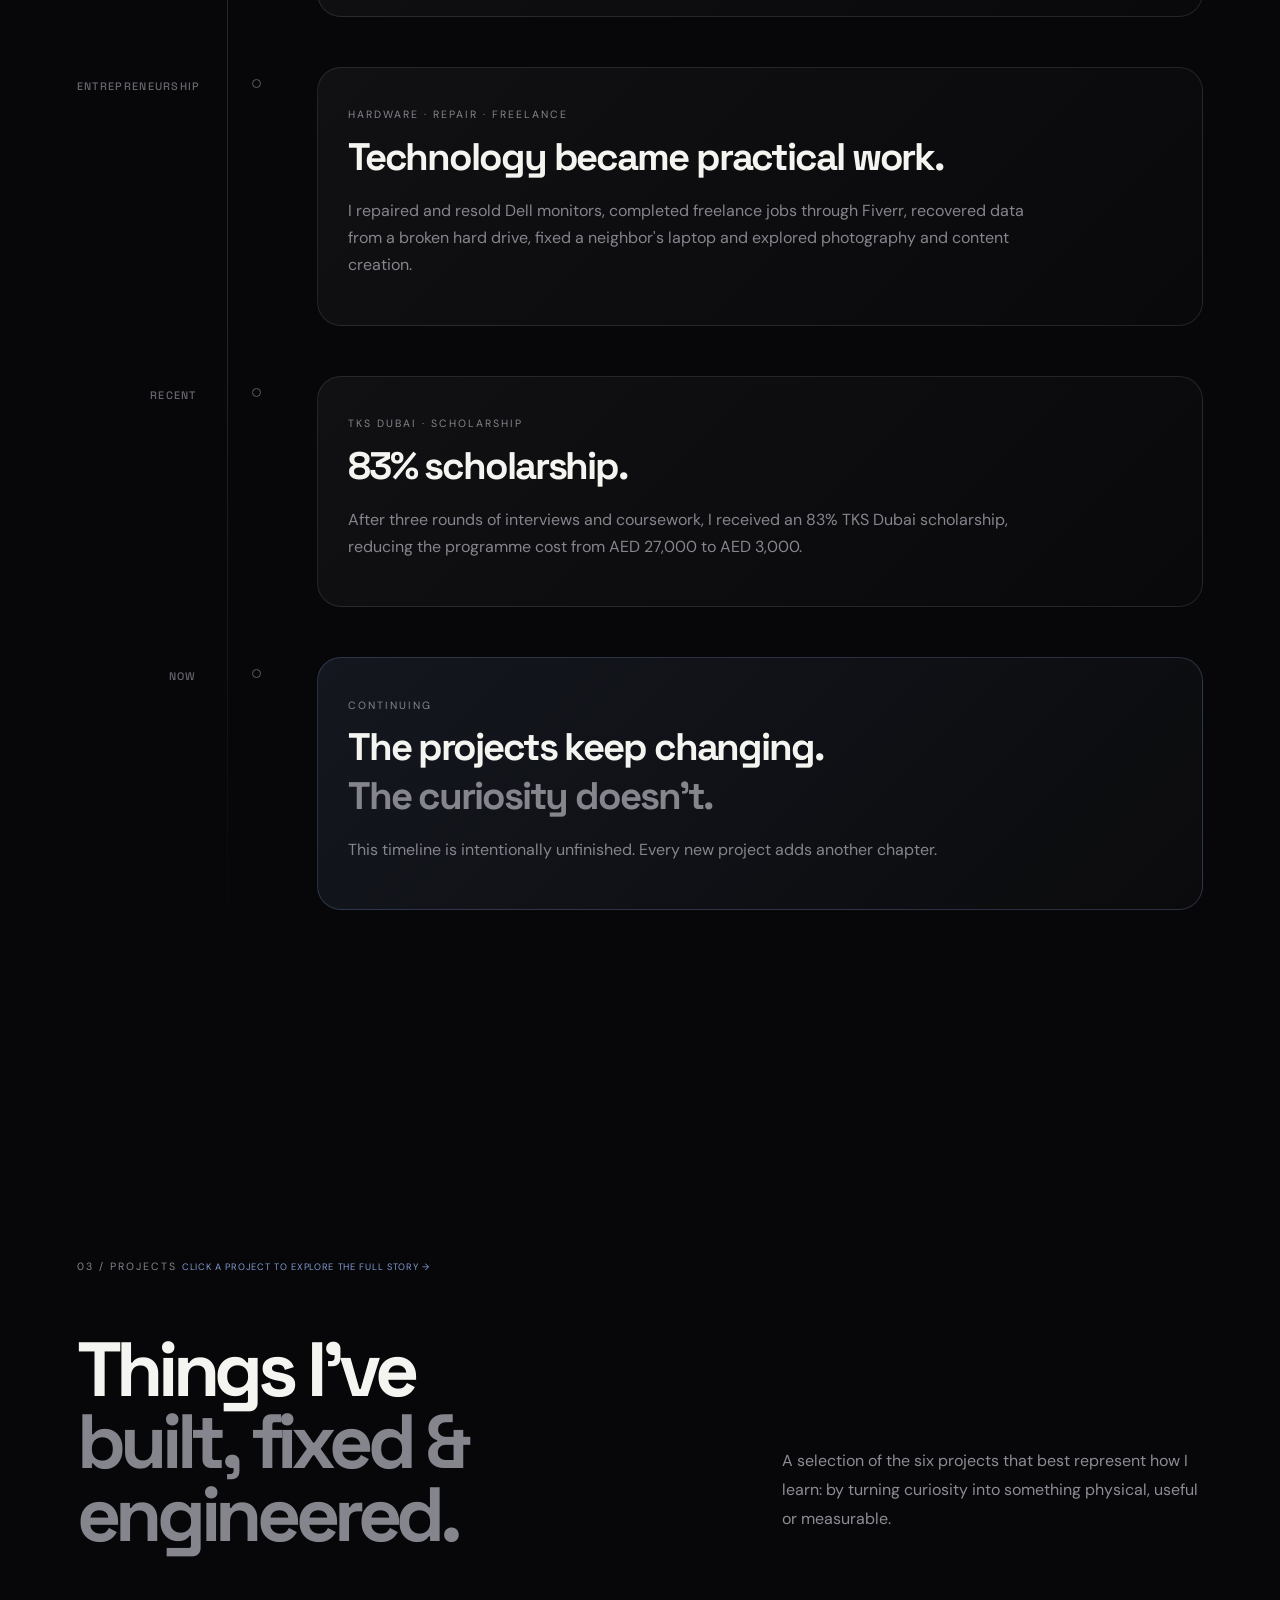
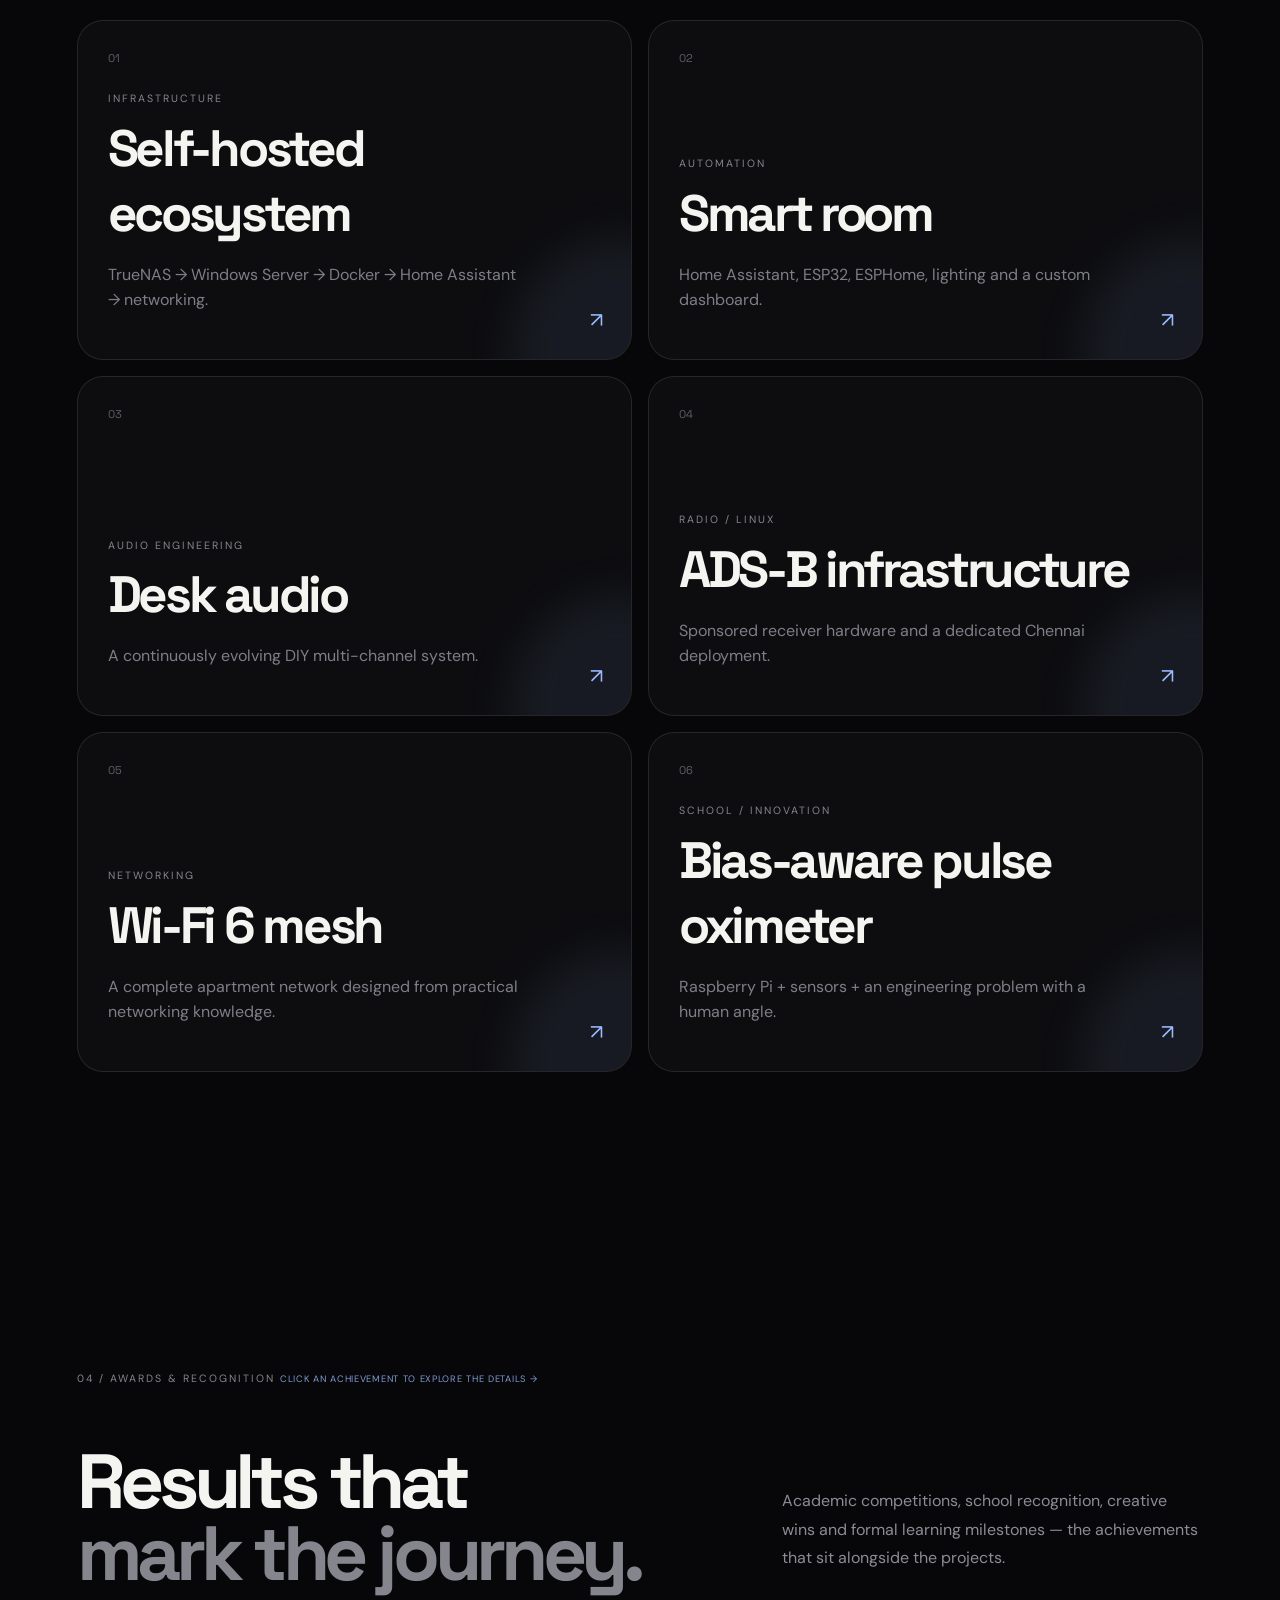
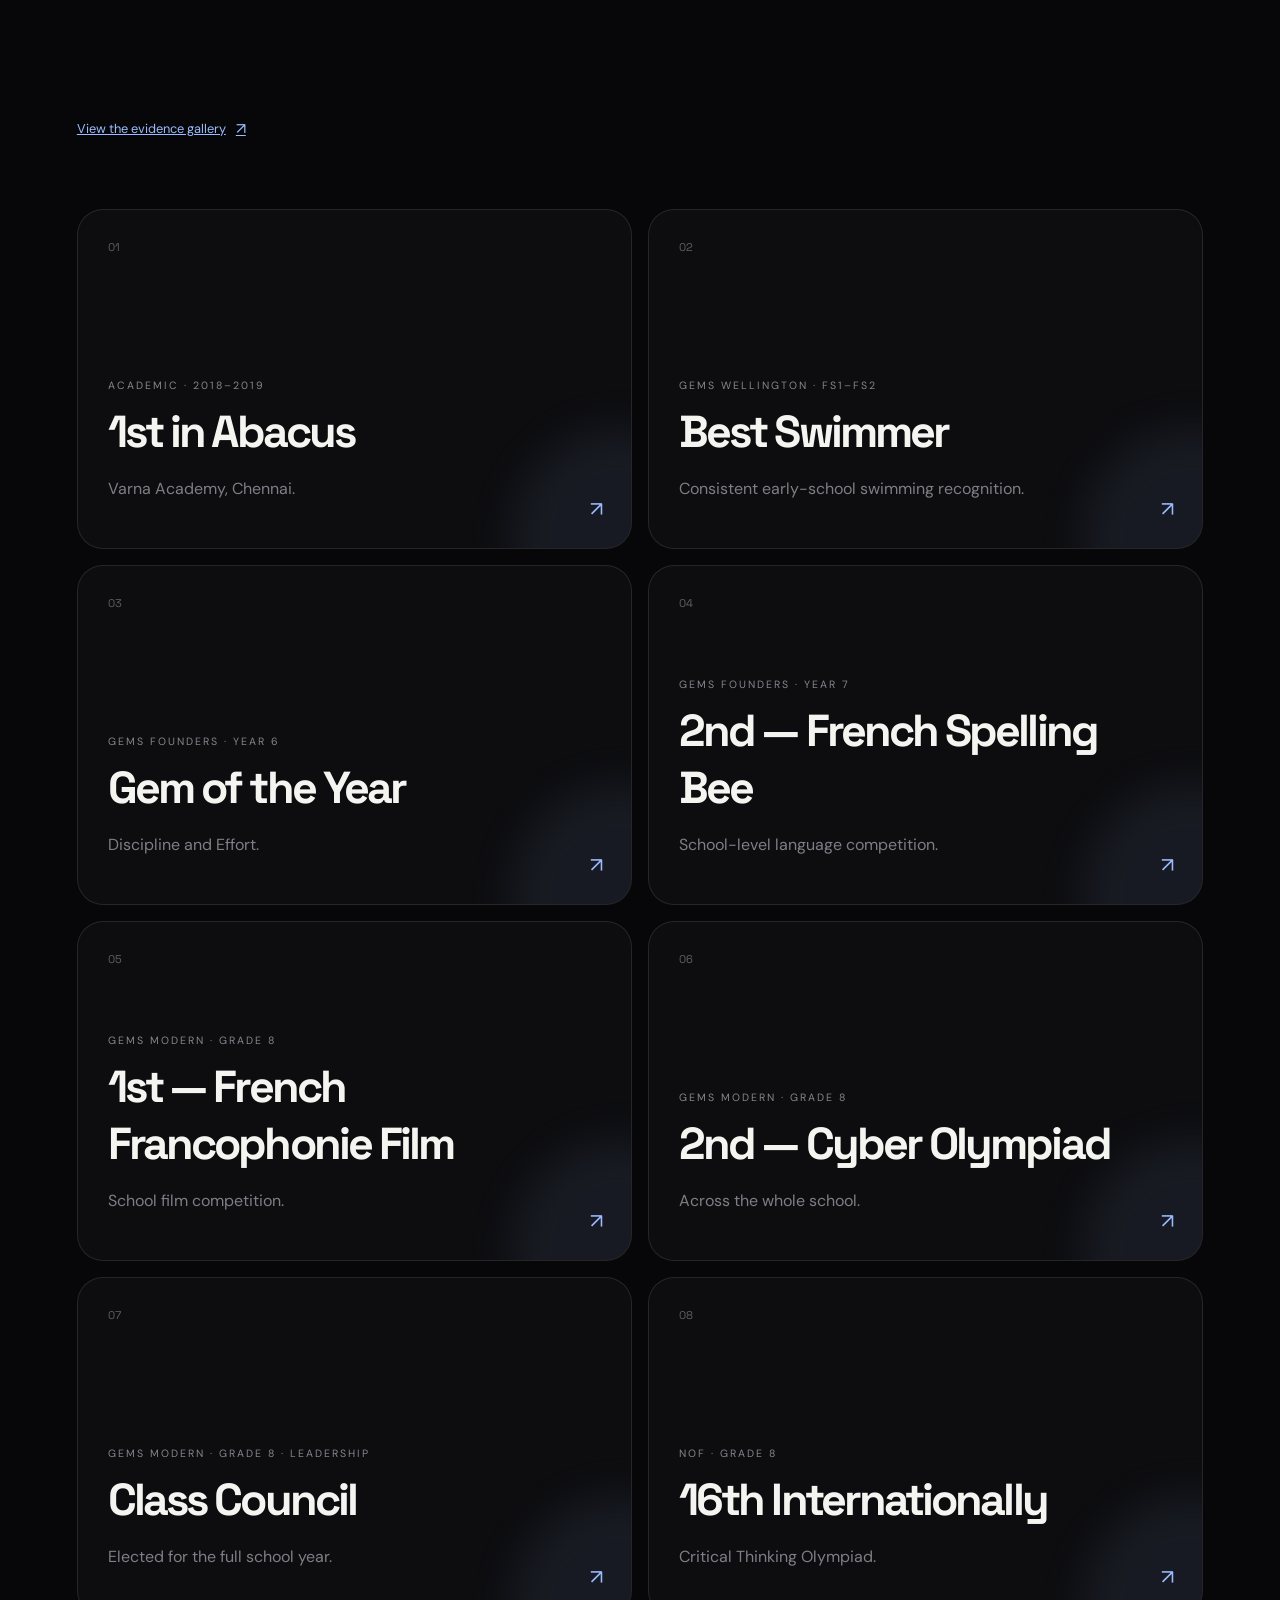
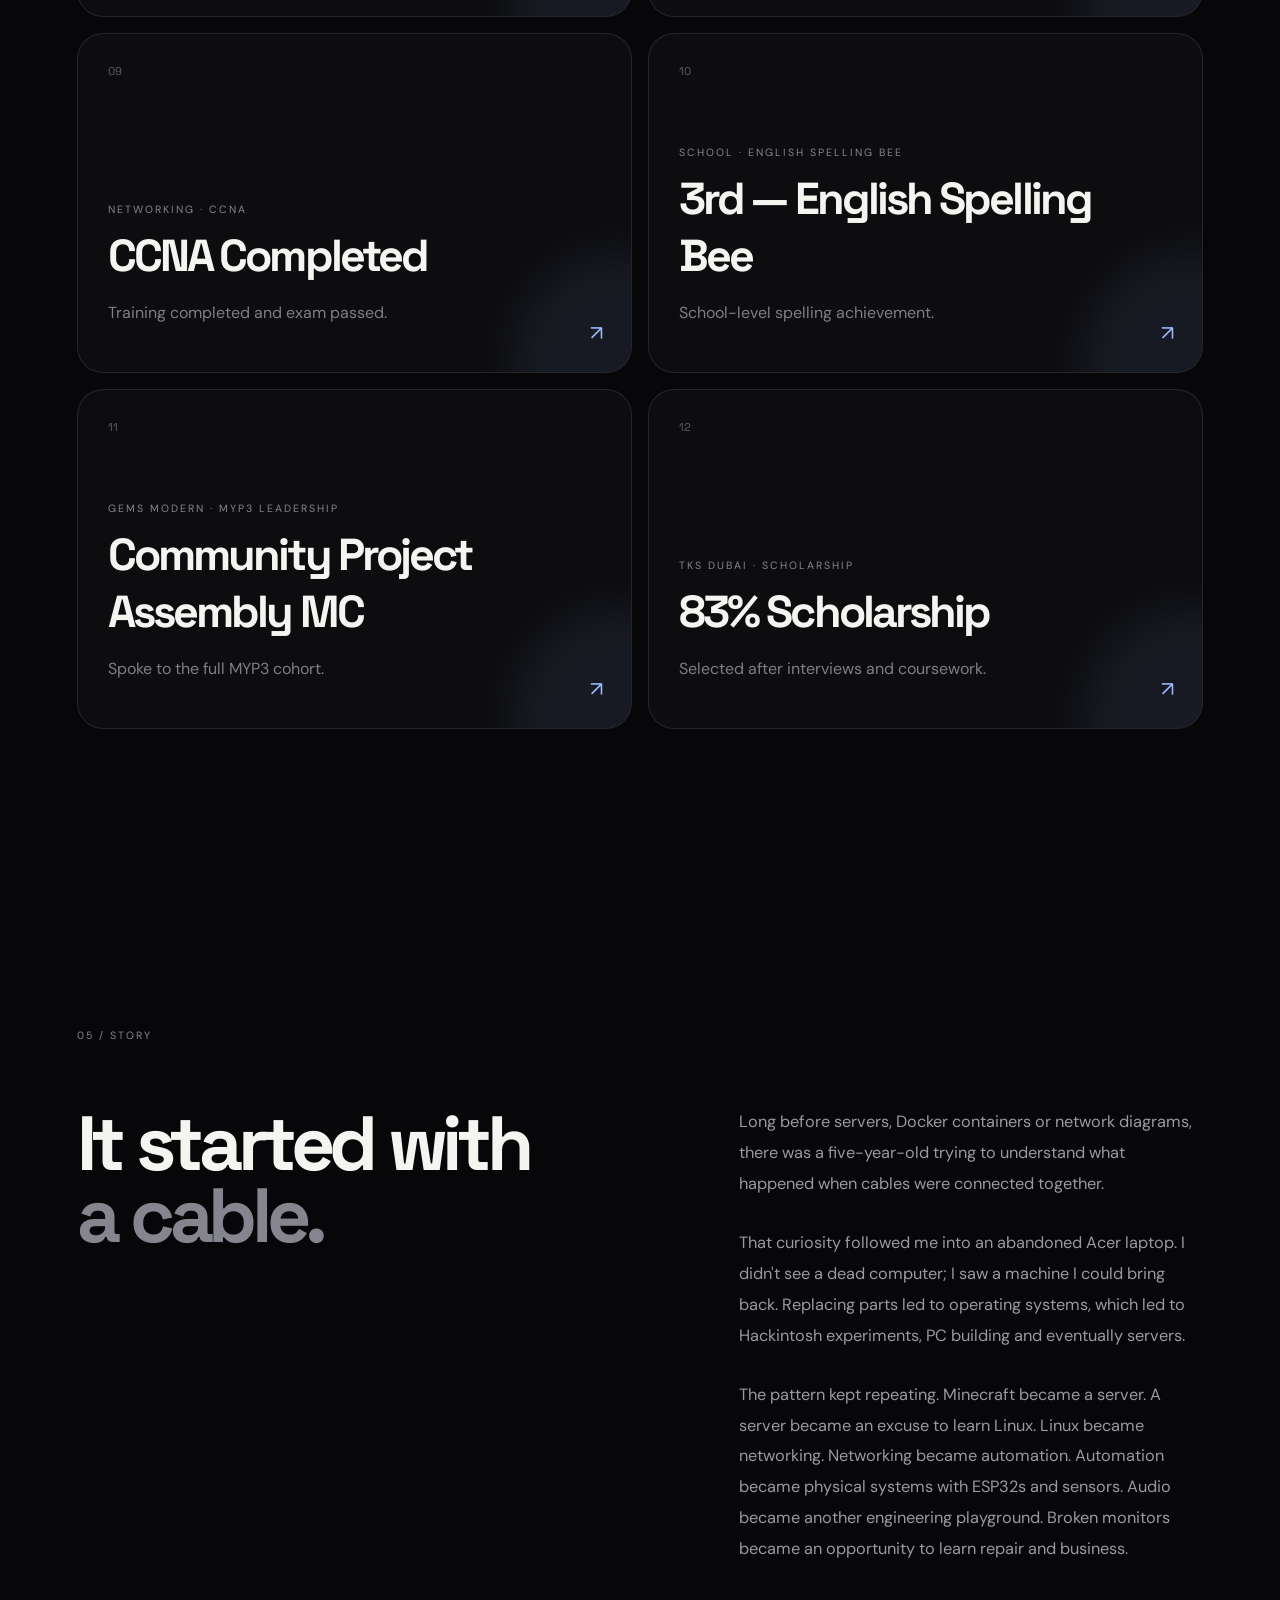
==== commit ac99c11b: "Add files via upload" ====
--- a/index.html
+++ b/index.html
@@ -1,266 +1,83 @@
 <!doctype html>
 <html lang="en">
 <head>
-  <meta charset="utf-8">
-  <meta name="viewport" content="width=device-width, initial-scale=1">
-  <meta name="theme-color" content="#070709">
-  <meta name="description" content="Ashvath Sridharan — engineering journey, projects and story.">
-  <title>Ashvath Sridharan — Builder & Technologist</title>
-  <link rel="preconnect" href="https://fonts.googleapis.com">
-  <link rel="preconnect" href="https://fonts.gstatic.com" crossorigin>
-  <link href="https://fonts.googleapis.com/css2?family=DM+Sans:wght@400;500;600&family=Space+Grotesk:wght@400;500;600;700&display=swap" rel="stylesheet">
-  <link rel="stylesheet" href="css/style.css">
+<meta charset="utf-8"><meta name="viewport" content="width=device-width,initial-scale=1">
+<meta name="theme-color" content="#070709"><meta name="description" content="Ashvath Sridharan — engineering journey, projects, achievements and story.">
+<title>Ashvath Sridharan — Builder & Technologist</title>
+<link rel="preconnect" href="https://fonts.googleapis.com"><link rel="preconnect" href="https://fonts.gstatic.com" crossorigin>
+<link href="https://fonts.googleapis.com/css2?family=DM+Sans:wght@400;500;600&family=Space+Grotesk:wght@400;500;600;700&display=swap" rel="stylesheet">
+<link rel="stylesheet" href="css/style.css">
 </head>
 <body>
-  <div class="noise" aria-hidden="true"></div>
-  <div class="cursor-glow" aria-hidden="true"></div>
+<div class="noise" aria-hidden="true"></div><div class="cursor-glow" aria-hidden="true"></div>
+<header class="nav"><span class="brand">Ashvath Sridharan</span><button class="menu-button" aria-label="Toggle navigation" aria-expanded="false"><i></i><i></i></button><nav><a href="#about">About</a><a href="#journey">Journey</a><a href="#projects">Projects</a><a href="#awards">Awards</a><a href="gallery.html">Gallery</a><a href="#story">Story</a><a href="#contact">Contact</a></nav></header>
+<main id="top">
+<section class="hero"><div class="hero-grid" aria-hidden="true"></div><div class="hero-orb hero-orb-a"></div><div class="hero-orb hero-orb-b"></div><div class="hero-content reveal"><p class="eyebrow">ASHVATH SRIDHARAN · ENGINEERING JOURNEY</p><h1>Curious by nature.<br><span>Built by experimentation.</span></h1><p class="hero-copy">I have spent years taking things apart, rebuilding them, running servers, designing systems and learning what makes technology work.</p><div class="hero-actions"><a class="hero-cta magnetic" href="#journey"><span>Explore my journey</span><b>↓</b></a><a class="quiet-link" href="#projects">View projects <span>↗</span></a></div></div><div class="scroll-hint">SCROLL TO EXPLORE <span></span></div></section>
 
-  <header class="nav">
-    <a class="brand" href="#top" aria-label="Ashvath home">AS<span>.</span></a>
-    <button class="menu-button" aria-label="Toggle navigation" aria-expanded="false"><i></i><i></i></button>
-    <nav>
-      <a href="#about">About</a>
-      <a href="#journey">Journey</a>
-      <a href="#projects">Projects</a>
-      <a href="#story">Story</a>
-      <a href="#contact">Contact</a>
-    </nav>
-  </header>
+<section id="about" class="intro section"><div class="section-label">01 / ABOUT</div><div class="intro-grid"><h2>I don't just use technology.<br><em>I like understanding it.</em></h2><div><p>My interest in engineering started long before I had the words to describe it. From reviving an abandoned laptop to building servers, networks, smart-home systems, electronics projects and audio systems, I've learned mostly by asking one question:</p><p class="quote">“How does this actually work?”</p></div></div><div class="principles"><div><span>01</span><strong>Curiosity</strong><p>If I don't understand something, I want to find out.</p></div><div><span>02</span><strong>Experimentation</strong><p>Most of my learning has happened by actually building.</p></div><div><span>03</span><strong>Iteration</strong><p>A project rarely stays finished. There is always a better version.</p></div></div></section>
 
-  <main id="top">
-    <section class="hero">
-      <div class="hero-grid" aria-hidden="true"></div>
-      <div class="hero-orb hero-orb-a"></div>
-      <div class="hero-orb hero-orb-b"></div>
-      <div class="hero-content reveal">
-        <p class="eyebrow">ASHVATH SRIDHARAN · ENGINEERING JOURNEY</p>
-        <h1>Curious by nature.<br><span>Built by experimentation.</span></h1>
-        <p class="hero-copy">I have spent years taking things apart, rebuilding them, running servers, designing systems and learning what makes technology work.</p>
-        <div class="hero-actions">
-          <a class="hero-cta magnetic" href="#journey"><span>Explore my journey</span><b>↓</b></a>
-          <a class="quiet-link" href="#projects">View projects <span>↗</span></a>
-        </div>
-      </div>
-      <div class="scroll-hint">SCROLL TO EXPLORE <span></span></div>
-    </section>
+<section id="journey" class="timeline-section section"><div class="section-label">02 / JOURNEY</div><div class="timeline-heading"><div><h2>A journey of<br><span>building things.</span></h2><p>One history, three ways to explore it. Filter the timeline to follow everything, the school journey, or the engineering and hobby journey. Dates are exact where known; otherwise the timeline uses the period you provided rather than inventing dates.</p></div><div class="timeline-controls" role="group" aria-label="Timeline filter"><button class="filter active" data-filter="all">Everything</button><button class="filter" data-filter="school">School</button><button class="filter" data-filter="engineering">Hobbies & Engineering</button></div></div>
+<div class="timeline" id="timeline">
+<article class="timeline-item" data-type="engineering"><div class="timeline-year">AGE 5</div><div class="timeline-dot"></div><div class="timeline-card"><p class="card-kicker">THE BEGINNING · ENGINEERING</p><h3>Curiosity came first.</h3><p>I started winding cables up and connecting them, trying to understand what happened when things were connected together.</p></div></article>
+<article class="timeline-item" data-type="school"><div class="timeline-year">FS1–FS2</div><div class="timeline-dot"></div><div class="timeline-card"><p class="card-kicker">GEMS WELLINGTON PRIMARY SCHOOL · SCHOOL</p><h3>Best Swimmer.</h3><p>I was consistently awarded Best Swimmer during my earliest school years.</p></div></article>
+<article class="timeline-item" data-type="engineering"><div class="timeline-year">EARLY YEARS</div><div class="timeline-dot"></div><div class="timeline-card"><p class="card-kicker">REPAIR · HARDWARE</p><h3>The abandoned Acer.</h3><p>I took an old Acer Aspire V5 that had been left unused by my family, replaced its battery and hard drive, and brought it back to life.</p></div></article>
 
-    <section id="about" class="intro section">
-      <div class="section-label">01 / ABOUT</div>
-      <div class="intro-grid">
-        <h2>I don't just use technology.<br><em>I like understanding it.</em></h2>
-        <div>
-          <p>My interest in engineering started long before I had the words to describe it. From reviving an abandoned laptop to building servers, networks, smart-home systems, electronics projects and audio systems, I've learned mostly by asking one question:</p>
-          <p class="quote">“How does this actually work?”</p>
-        </div>
-      </div>
-      <div class="principles">
-        <div><span>01</span><strong>Curiosity</strong><p>If I don't understand something, I want to find out.</p></div>
-        <div><span>02</span><strong>Experimentation</strong><p>Most of my learning has happened by actually building.</p></div>
-        <div><span>03</span><strong>Iteration</strong><p>A project rarely stays finished. There is always a better version.</p></div>
-      </div>
-    </section>
+<article class="timeline-item" data-type="school"><div class="timeline-year">YEAR 1–3</div><div class="timeline-dot"></div><div class="timeline-card"><p class="card-kicker">GEMS FOUNDERS SCHOOL DUBAI · SCHOOL</p><h3>Choir and school life.</h3><p>I participated in the school choir throughout Years 1–3, building an early foundation in performance and collaboration.</p></div></article><article class="timeline-item" data-type="school"><div class="timeline-year">2018–2019</div><div class="timeline-dot"></div><div class="timeline-card"><p class="card-kicker">VARNA ACADEMY · CHENNAI · ACADEMIC</p><h3>1st in Abacus.</h3><p>I placed 1st at Varna Academy in Abacus during 2018–2019.</p></div></article>
+<article class="timeline-item" data-type="engineering"><div class="timeline-year">EARLY COMPUTING</div><div class="timeline-dot"></div><div class="timeline-card"><p class="card-kicker">HACKINTOSH · PC BUILDING</p><h3>Learning to modify systems.</h3><p>I began my Hackintosh journey with manually built EFI folders and configurations, moved the work to a Dell OptiPlex, and learned to source and install PC upgrades including a GPU, RAM and storage.</p></div></article>
+<article class="timeline-item" data-type="engineering"><div class="timeline-year">GROWING INTERESTS</div><div class="timeline-dot"></div><div class="timeline-card"><p class="card-kicker">MUSIC · GAMING · CONTENT</p><h3>More things to build around.</h3><p>I started guitar and keyboard classes, began gaming with Minecraft, built my first online Minecraft server, started a Minecraft YouTube channel, and learned editing and livestreaming.</p></div></article>
+<article class="timeline-item" data-type="engineering"><div class="timeline-year">MAKER ERA</div><div class="timeline-dot"></div><div class="timeline-card"><p class="card-kicker">ELECTRONICS · DIY</p><h3>From modifying to making.</h3><p>I designed a compact desk setup, bought my first soldering iron kit, built a mini MP3 player from a bare PCB, made a solar-powered power bank from a tin can, and started experimenting with home electronics and audio.</p></div></article>
+<article class="timeline-item" data-type="engineering"><div class="timeline-year">SERVER ERA</div><div class="timeline-dot"></div><div class="timeline-card"><p class="card-kicker">TRUENAS · PLEX · LINUX</p><h3>The Acer became a server.</h3><p>I converted the old Acer into a 24/7 TrueNAS server with 1 TB of storage, created a Plex Media Server for my family, and used the machine to practice Linux commands.</p></div></article>
+<article class="timeline-item" data-type="school"><div class="timeline-year">YEAR 6</div><div class="timeline-dot"></div><div class="timeline-card"><p class="card-kicker">GEMS FOUNDERS SCHOOL DUBAI · SCHOOL</p><h3>Gem of the Year.</h3><p>I was awarded Gem of the Year for Discipline and Effort and enrolled in the Duke of Edinburgh Junior Edition.</p></div></article>
+<article class="timeline-item" data-type="school"><div class="timeline-year">YEAR 7</div><div class="timeline-dot"></div><div class="timeline-card"><p class="card-kicker">GEMS FOUNDERS SCHOOL DUBAI · SCHOOL</p><h3>Writing and competition.</h3><p>I wrote the year group's weekly newsletter once and placed 2nd in the French Spelling Bee.</p></div></article>
+<article class="timeline-item" data-type="engineering"><div class="timeline-year">LOCKDOWN</div><div class="timeline-dot"></div><div class="timeline-card"><p class="card-kicker">CHENNAI · SELF-LEARNING</p><h3>Being stuck became an opportunity.</h3><p>During lockdown abroad in Chennai, I taught myself macOS, started a technology tutorial channel, experimented with idle crypto mining, built a DIY 2.1 home-theatre setup, learned about UPS systems and transformers, repaired a cousin's laptop and developed practical electrical and hardware skills.</p></div></article>
+<article class="timeline-item" data-type="school"><div class="timeline-year">GRADE 7</div><div class="timeline-dot"></div><div class="timeline-card"><p class="card-kicker">GEMS MODERN ACADEMY DUBAI · SCHOOL</p><h3>Eunoia and a new chapter.</h3><p>I wrote a poem for the school's monthly Eunoia publication and began my MYP journey at GEMS Modern Academy.</p></div></article>
+<article class="timeline-item" data-type="school"><div class="timeline-year">GRADE 8</div><div class="timeline-dot"></div><div class="timeline-card"><p class="card-kicker">GEMS MODERN ACADEMY · FILM</p><h3>French Francophonie — 1st place.</h3><p>I filmed the GEMS French Francophonie film that placed 1st in the competition, and also filmed and edited a class short film and trailer.</p></div></article>
+<article class="timeline-item" data-type="school"><div class="timeline-year">GRADE 8</div><div class="timeline-dot"></div><div class="timeline-card"><p class="card-kicker">GEMS MODERN ACADEMY · CYBER</p><h3>2nd across the school — Cyber Olympiad.</h3><p>I placed 2nd in the GEMS Modern Academy Cyber Olympiad, competing across the school.</p></div></article>
+<article class="timeline-item" data-type="school"><div class="timeline-year">GRADE 8</div><div class="timeline-dot"></div><div class="timeline-card"><p class="card-kicker">NOF · INTERNATIONAL COMPETITION</p><h3>16th internationally — Critical Thinking Olympiad.</h3><p>I placed 16th internationally in the NOF Critical Thinking Olympiad.</p></div></article>
+<article class="timeline-item" data-type="school"><div class="timeline-year">GRADE 8 · FULL YEAR</div><div class="timeline-dot"></div><div class="timeline-card"><p class="card-kicker">GEMS MODERN ACADEMY · CLASS COUNCIL</p><h3>Elected to Class Council.</h3><p>I was elected to Class Council and completed the full Grade 8 school year in the role, receiving a recommendation letter recognising the completed year of service.</p></div></article>
+<article class="timeline-item" data-type="school"><div class="timeline-year">MYP3</div><div class="timeline-dot"></div><div class="timeline-card"><p class="card-kicker">GEMS MODERN ACADEMY · LEADERSHIP</p><h3>MC for the Community Project Assembly.</h3><p>I spoke as MC at the Community Project Assembly for the MYP3 student cohort.</p></div></article>
+<article class="timeline-item" data-type="school"><div class="timeline-year">GRADE 9</div><div class="timeline-dot"></div><div class="timeline-card"><p class="card-kicker">GEMS MODERN ACADEMY · INNOVATION</p><h3>A bias-aware pulse oximeter.</h3><p>I built a bias-aware pulse oximeter using a Raspberry Pi and multiple sensors and cleared the first round of the GEMS Innovation Challenge from the grade.</p></div></article>
+<article class="timeline-item" data-type="engineering"><div class="timeline-year">POST-LOCKDOWN</div><div class="timeline-dot"></div><div class="timeline-card"><p class="card-kicker">SERVERS · WINDOWS · NETWORKING</p><h3>From one server to an ecosystem.</h3><p>I migrated the server from the laptop to a Dell Vostro, moved from TrueNAS to Windows Server, migrated configurations, learned PowerShell, configured RAID and practiced Linux through WSL.</p></div></article>
+<article class="timeline-item" data-type="engineering"><div class="timeline-year">POST-LOCKDOWN</div><div class="timeline-dot"></div><div class="timeline-card"><p class="card-kicker">CCNA · CISCO · NETWORKING</p><h3>Networking became a discipline.</h3><p>I studied CCNA through a Cisco-affiliated institute, passed the CCNA online examination, practiced in Cisco Packet Tracer and applied the knowledge to real infrastructure.</p></div></article>
+<article class="timeline-item" data-type="engineering"><div class="timeline-year">AUTOMATION</div><div class="timeline-dot"></div><div class="timeline-card"><p class="card-kicker">DOCKER · HOME ASSISTANT · ESP32</p><h3>Making the home respond.</h3><p>I learned Docker, deployed Home Assistant, built a JSON dashboard, repurposed an old tablet as a 24/7 display, and converted a DIY door lock into a Wi-Fi lock using an ESP32 and ESPHome.</p></div></article>
+<article class="timeline-item" data-type="engineering"><div class="timeline-year">DIY SYSTEMS</div><div class="timeline-dot"></div><div class="timeline-card"><p class="card-kicker">AUDIO · FABRICATION · REPAIR</p><h3>Building useful things from what was available.</h3><p>I built DIY desk audio and a passive subwoofer from scrap materials, upgraded the living-room Dolby Atmos system, made a cardboard steering wheel and pedals, built a desk riser from renovation wood, modified a car vacuum into a cordless vacuum and built other practical mechanisms from reused parts.</p></div></article>
+<article class="timeline-item" data-type="engineering"><div class="timeline-year">NETWORK INFRASTRUCTURE</div><div class="timeline-dot"></div><div class="timeline-card"><p class="card-kicker">WI-FI 6 · CCNA APPLICATION</p><h3>A complete home network.</h3><p>I designed and implemented a Wi-Fi 6 mesh network with switches, powerline adapters and access points across a three-bedroom apartment using practical networking knowledge.</p></div></article>
+<article class="timeline-item" data-type="engineering"><div class="timeline-year">INFRASTRUCTURE</div><div class="timeline-dot"></div><div class="timeline-card"><p class="card-kicker">ADS-B · LINUX · REMOTE SERVICES</p><h3>Taking the server beyond my home.</h3><p>I applied to host ADS-B receivers and received two fully sponsored PlaneFinder kits. I then built a Linux mini-PC for a Chennai deployment supporting ADS-B tracking, a weather station, VPN access and additional services.</p></div></article>
+<article class="timeline-item" data-type="engineering"><div class="timeline-year">ENTREPRENEURSHIP</div><div class="timeline-dot"></div><div class="timeline-card"><p class="card-kicker">HARDWARE · REPAIR · FREELANCE</p><h3>Technology became practical work.</h3><p>I repaired and resold Dell monitors, completed freelance jobs through Fiverr, recovered data from a broken hard drive, fixed a neighbor's laptop and explored photography and content creation.</p></div></article>
+<article class="timeline-item" data-type="school"><div class="timeline-year">RECENT</div><div class="timeline-dot"></div><div class="timeline-card"><p class="card-kicker">TKS DUBAI · SCHOLARSHIP</p><h3>83% scholarship.</h3><p>After three rounds of interviews and coursework, I received an 83% TKS Dubai scholarship, reducing the programme cost from AED 27,000 to AED 3,000.</p></div></article>
+<article class="timeline-item" data-type="engineering"><div class="timeline-year">NOW</div><div class="timeline-dot"></div><div class="timeline-card final-card"><p class="card-kicker">CONTINUING</p><h3>The projects keep changing.<br><span>The curiosity doesn't.</span></h3><p>This timeline is intentionally unfinished. Every new project adds another chapter.</p></div></article>
+</div></section>
 
-    <section id="journey" class="timeline-section section">
-      <div class="section-label">02 / JOURNEY</div>
-      <div class="timeline-heading">
-        <div>
-          <h2>A journey of<br><span>building things.</span></h2>
-          <p>One history, three ways to explore it. Filter the timeline to follow the complete journey, the school journey, or the engineering and hobby journey.</p>
-        </div>
-        <div class="timeline-controls" role="group" aria-label="Timeline filter">
-          <button class="filter active" data-filter="all">Everything</button>
-          <button class="filter" data-filter="school">School</button>
-          <button class="filter" data-filter="engineering">Hobbies & Engineering</button>
-        </div>
-      </div>
+<section id="projects" class="projects section"><div class="section-label">03 / PROJECTS <span class="project-click-hint">Click a project to explore the full story →</span></div><div class="projects-intro"><h2>Things I've<br><span>built, fixed & engineered.</span></h2><p>A selection of the six projects that best represent how I learn: by turning curiosity into something physical, useful or measurable.</p></div><div class="project-grid">
+<article class="project-card featured reveal" data-project="server"><span>01</span><div><p class="card-kicker">INFRASTRUCTURE</p><h3>Self-hosted<br>ecosystem</h3><p>TrueNAS → Windows Server → Docker → Home Assistant → networking.</p></div><div class="card-arrow">↗</div></article>
+<article class="project-card reveal" data-project="smart"><span>02</span><div><p class="card-kicker">AUTOMATION</p><h3>Smart room</h3><p>Home Assistant, ESP32, ESPHome, lighting and a custom dashboard.</p></div><div class="card-arrow">↗</div></article>
+<article class="project-card reveal" data-project="audio"><span>03</span><div><p class="card-kicker">AUDIO ENGINEERING</p><h3>Desk audio</h3><p>A continuously evolving DIY multi-channel system.</p></div><div class="card-arrow">↗</div></article>
+<article class="project-card reveal" data-project="adsb"><span>04</span><div><p class="card-kicker">RADIO / LINUX</p><h3>ADS-B infrastructure</h3><p>Sponsored receiver hardware and a dedicated Chennai deployment.</p></div><div class="card-arrow">↗</div></article>
+<article class="project-card reveal" data-project="network"><span>05</span><div><p class="card-kicker">NETWORKING</p><h3>Wi-Fi 6 mesh</h3><p>A complete apartment network designed from practical networking knowledge.</p></div><div class="card-arrow">↗</div></article>
+<article class="project-card reveal" data-project="pulse"><span>06</span><div><p class="card-kicker">SCHOOL / INNOVATION</p><h3>Bias-aware pulse oximeter</h3><p>Raspberry Pi + sensors + an engineering problem with a human angle.</p></div><div class="card-arrow">↗</div></article>
+</div></section>
 
-      <div class="timeline" id="timeline">
-        <article class="timeline-item" data-type="engineering" data-index="1">
-          <div class="timeline-year">AGE 5</div><div class="timeline-dot"></div>
-          <div class="timeline-card"><p class="card-kicker">THE BEGINNING · ENGINEERING</p><h3>Curiosity came first.</h3><p>I started winding cables up and connecting them, trying to understand what happened when things were connected together. It was simple, but the instinct was already there.</p></div>
-        </article>
+<section id="awards" class="projects awards-section section"><div class="section-label">04 / AWARDS & RECOGNITION <span class="project-click-hint">Click an achievement to explore the details →</span></div><div class="projects-intro"><h2>Results that<br><span>mark the journey.</span></h2><p>Academic competitions, school recognition, creative wins and formal learning milestones — the achievements that sit alongside the projects.</p><a class="gallery-link" href="gallery.html">View the evidence gallery <span>↗</span></a></div><div class="project-grid award-grid">
+<article class="project-card award-card reveal" data-award="abacus"><span>01</span><div><p class="card-kicker">ACADEMIC · 2018–2019</p><h3>1st in Abacus</h3><p>Varna Academy, Chennai.</p></div><div class="card-arrow">↗</div></article>
+<article class="project-card award-card reveal" data-award="swimming"><span>02</span><div><p class="card-kicker">GEMS WELLINGTON · FS1–FS2</p><h3>Best Swimmer</h3><p>Consistent early-school swimming recognition.</p></div><div class="card-arrow">↗</div></article>
+<article class="project-card award-card reveal" data-award="gemsdiscipline"><span>03</span><div><p class="card-kicker">GEMS FOUNDERS · YEAR 6</p><h3>Gem of the Year</h3><p>Discipline and Effort.</p></div><div class="card-arrow">↗</div></article>
+<article class="project-card award-card reveal" data-award="frenchbee"><span>04</span><div><p class="card-kicker">GEMS FOUNDERS · YEAR 7</p><h3>2nd — French Spelling Bee</h3><p>School-level language competition.</p></div><div class="card-arrow">↗</div></article>
+<article class="project-card award-card reveal" data-award="film"><span>05</span><div><p class="card-kicker">GEMS MODERN · GRADE 8</p><h3>1st — French Francophonie Film</h3><p>School film competition.</p></div><div class="card-arrow">↗</div></article>
+<article class="project-card award-card reveal" data-award="cyber"><span>06</span><div><p class="card-kicker">GEMS MODERN · GRADE 8</p><h3>2nd — Cyber Olympiad</h3><p>Across the whole school.</p></div><div class="card-arrow">↗</div></article>
+<article class="project-card award-card reveal" data-award="council"><span>07</span><div><p class="card-kicker">GEMS MODERN · GRADE 8 · LEADERSHIP</p><h3>Class Council</h3><p>Elected for the full school year.</p></div><div class="card-arrow">↗</div></article>
+<article class="project-card award-card reveal" data-award="critical"><span>08</span><div><p class="card-kicker">NOF · GRADE 8</p><h3>16th Internationally</h3><p>Critical Thinking Olympiad.</p></div><div class="card-arrow">↗</div></article>
+<article class="project-card award-card reveal" data-award="ccna"><span>09</span><div><p class="card-kicker">NETWORKING · CCNA</p><h3>CCNA Completed</h3><p>Training completed and exam passed.</p></div><div class="card-arrow">↗</div></article>
+<article class="project-card award-card reveal" data-award="englishbee"><span>10</span><div><p class="card-kicker">SCHOOL · ENGLISH SPELLING BEE</p><h3>3rd — English Spelling Bee</h3><p>School-level spelling achievement.</p></div><div class="card-arrow">↗</div></article>
+<article class="project-card award-card reveal" data-award="mc"><span>11</span><div><p class="card-kicker">GEMS MODERN · MYP3 LEADERSHIP</p><h3>Community Project Assembly MC</h3><p>Spoke to the full MYP3 cohort.</p></div><div class="card-arrow">↗</div></article>
+<article class="project-card award-card reveal" data-award="scholarship"><span>12</span><div><p class="card-kicker">TKS DUBAI · SCHOLARSHIP</p><h3>83% Scholarship</h3><p>Selected after interviews and coursework.</p></div><div class="card-arrow">↗</div></article>
+</div></section>
 
-        <article class="timeline-item" data-type="engineering" data-index="2">
-          <div class="timeline-year">EARLY YEARS</div><div class="timeline-dot"></div>
-          <div class="timeline-card"><p class="card-kicker">REPAIR · HARDWARE</p><h3>The abandoned Acer.</h3><p>I took an old Acer Aspire V5 that had been left unused by my family, replaced its battery and hard drive, and brought it back to life. It became one of the first machines I truly made my own.</p></div>
-        </article>
+<section id="story" class="story section"><div class="section-label">05 / STORY</div><div class="story-layout"><h2>It started with<br><span>a cable.</span></h2><div class="story-copy"><p>Long before servers, Docker containers or network diagrams, there was a five-year-old trying to understand what happened when cables were connected together.</p><p>That curiosity followed me into an abandoned Acer laptop. I didn't see a dead computer; I saw a machine I could bring back. Replacing parts led to operating systems, which led to Hackintosh experiments, PC building and eventually servers.</p><p>The pattern kept repeating. Minecraft became a server. A server became an excuse to learn Linux. Linux became networking. Networking became automation. Automation became physical systems with ESP32s and sensors. Audio became another engineering playground. Broken monitors became an opportunity to learn repair and business.</p><p>None of these projects were planned as a single curriculum. They grew out of questions I couldn't leave unanswered.</p><p class="story-emphasis">I don't think that instinct is going away anytime soon.</p></div></div></section>
+<section class="stats section"><div class="stat"><strong>01</strong><span>Curiosity → a lifetime habit</span></div><div class="stat"><strong>∞</strong><span>Iterations still to come</span></div><div class="stat"><strong>24/7</strong><span>Servers, systems & experiments</span></div><div class="stat"><strong>12</strong><span>Featured achievements</span></div></section>
 
-        <article class="timeline-item" data-type="engineering" data-index="3">
-          <div class="timeline-year">EARLY COMPUTING</div><div class="timeline-dot"></div>
-          <div class="timeline-card"><p class="card-kicker">OPERATING SYSTEMS</p><h3>Learning to modify systems.</h3><p>My Hackintosh experiments began with manually built EFI folders and configurations. I later moved the work to a Dell OptiPlex and started learning how hardware, firmware and operating systems interact.</p></div>
-        </article>
-
-        <article class="timeline-item" data-type="engineering" data-index="4">
-          <div class="timeline-year">GAMING → SERVERS</div><div class="timeline-dot"></div>
-          <div class="timeline-card"><p class="card-kicker">MINECRAFT · CONTENT · NETWORKING</p><h3>Gaming became infrastructure.</h3><p>Minecraft started as something I played with friends and family. It led to my first online Minecraft server, a gaming YouTube channel, video editing and an early taste of running services for other people.</p></div>
-        </article>
-
-        <article class="timeline-item" data-type="engineering" data-index="5">
-          <div class="timeline-year">BUILDING</div><div class="timeline-dot"></div>
-          <div class="timeline-card"><p class="card-kicker">ELECTRONICS</p><h3>From modifying to making.</h3><p>A soldering iron opened another door. I built a mini MP3 player from a bare PCB, experimented with a solar-powered power bank, and started designing compact solutions for my own desk and home.</p></div>
-        </article>
-
-        <article class="timeline-item" data-type="engineering" data-index="6">
-          <div class="timeline-year">SERVER ERA</div><div class="timeline-dot"></div>
-          <div class="timeline-card"><p class="card-kicker">TRUENAS · PLEX · LINUX</p><h3>The Acer became a server.</h3><p>I converted the old Acer into a 24/7 TrueNAS server with 1 TB of storage, then added Plex for family media and began practicing Linux commands. The machine became my laboratory.</p></div>
-        </article>
-
-        <article class="timeline-item" data-type="engineering" data-index="7">
-          <div class="timeline-year">LOCKDOWN</div><div class="timeline-dot"></div>
-          <div class="timeline-card"><p class="card-kicker">SELF-LEARNING</p><h3>Being stuck became an opportunity.</h3><p>During lockdown in Chennai, I taught myself macOS, started a technology tutorial channel, experimented with electronics and audio, learned about UPS systems and transformers, and became more comfortable repairing hardware.</p></div>
-        </article>
-
-        <article class="timeline-item" data-type="school" data-index="8">
-          <div class="timeline-year">GRADE 6</div><div class="timeline-dot"></div>
-          <div class="timeline-card"><p class="card-kicker">GEMS FOUNDERS · SCHOOL</p><h3>Gem of the Year.</h3><p>I was awarded Gem of the Year for Discipline and Effort, and enrolled in the Duke of Edinburgh Junior Edition.</p></div>
-        </article>
-
-        <article class="timeline-item" data-type="school" data-index="9">
-          <div class="timeline-year">GRADE 8</div><div class="timeline-dot"></div>
-          <div class="timeline-card"><p class="card-kicker">FILM · CREATIVITY</p><h3>French Francophonie — 1st place.</h3><p>I filmed the GEMS French Francophonie film that went on to place first in the school competition. I also filmed and edited a class short film and its trailer.</p></div>
-        </article>
-
-        <article class="timeline-item" data-type="school" data-index="10">
-          <div class="timeline-year">GRADE 9</div><div class="timeline-dot"></div>
-          <div class="timeline-card"><p class="card-kicker">INNOVATION · ENGINEERING</p><h3>A bias-aware pulse oximeter.</h3><p>Using a Raspberry Pi and multiple sensors, I helped build a bias-aware pulse oximeter and cleared the first round of the GEMS Innovation Challenge from the whole grade.</p></div>
-        </article>
-
-        <article class="timeline-item" data-type="engineering" data-index="11">
-          <div class="timeline-year">POST-LOCKDOWN</div><div class="timeline-dot"></div>
-          <div class="timeline-card"><p class="card-kicker">NETWORKING · CCNA</p><h3>From one server to an ecosystem.</h3><p>Pi-hole, OpenVPN, CCNA study, Cisco Packet Tracer and a full Wi-Fi 6 mesh network turned my interest in servers into a deeper understanding of networking and infrastructure.</p></div>
-        </article>
-
-        <article class="timeline-item" data-type="engineering" data-index="12">
-          <div class="timeline-year">AUTOMATION</div><div class="timeline-dot"></div>
-          <div class="timeline-card"><p class="card-kicker">DOCKER · HOME ASSISTANT · ESP32</p><h3>Making the home respond.</h3><p>I learned Docker, deployed Home Assistant, built a JSON dashboard and repurposed an old tablet as a permanent control panel. A mechanical door lock later became a Wi-Fi system using an ESP32 and ESPHome.</p></div>
-        </article>
-
-        <article class="timeline-item" data-type="engineering" data-index="13">
-          <div class="timeline-year">AUDIO</div><div class="timeline-dot"></div>
-          <div class="timeline-card"><p class="card-kicker">DIY ENGINEERING</p><h3>Learning sound by building it.</h3><p>I went from experimenting with a living-room 5.1 system to building a DIY desk audio system around an Android car radio, amplifier, passive subwoofer and custom wiring — then kept iterating.</p></div>
-        </article>
-
-        <article class="timeline-item" data-type="engineering" data-index="14">
-          <div class="timeline-year">REPAIR → BUSINESS</div><div class="timeline-dot"></div>
-          <div class="timeline-card"><p class="card-kicker">HARDWARE · ENTREPRENEURSHIP</p><h3>Broken monitors became an opportunity.</h3><p>I started buying broken Dell office monitors, diagnosing and repairing them, and eventually buying discounted units and reselling them for profit.</p></div>
-        </article>
-
-        <article class="timeline-item" data-type="engineering" data-index="15">
-          <div class="timeline-year">ADS-B</div><div class="timeline-dot"></div>
-          <div class="timeline-card"><p class="card-kicker">RADIO · LINUX · INFRASTRUCTURE</p><h3>Taking the server beyond my home.</h3><p>I applied to host ADS-B receivers, received sponsored equipment, and built a dedicated Linux mini-PC in Chennai to support aircraft tracking and additional services.</p></div>
-        </article>
-
-        <article class="timeline-item" data-type="school" data-index="16">
-          <div class="timeline-year">TKS DUBAI</div><div class="timeline-dot"></div>
-          <div class="timeline-card"><p class="card-kicker">SCHOLARSHIP · GROWTH</p><h3>An 83% scholarship.</h3><p>After three rounds of interviews and coursework, I received an 83% scholarship for TKS Dubai, reducing the program cost from AED 27,000 to AED 3,000.</p></div>
-        </article>
-
-        <article class="timeline-item" data-type="engineering" data-index="17">
-          <div class="timeline-year">NOW</div><div class="timeline-dot"></div>
-          <div class="timeline-card final-card"><p class="card-kicker">CONTINUING</p><h3>The projects keep changing.<br><span>The curiosity doesn't.</span></h3><p>This timeline is intentionally unfinished. Every new project adds another chapter.</p></div>
-        </article>
-      </div>
-    </section>
-
-    <section id="projects" class="projects section">
-      <div class="section-label">03 / PROJECTS <span class="project-click-hint">Click a project to explore the full story →</span></div>
-      <div class="projects-intro"><h2>Things I've<br><span>built, fixed & engineered.</span></h2><p>A selection of the projects that best represent how I learn: by turning curiosity into something physical, useful or measurable.</p></div>
-      <div class="project-grid">
-        <article class="project-card featured reveal" data-project="server">
-          <span>01</span><div><p class="card-kicker">INFRASTRUCTURE</p><h3>Self-hosted<br>ecosystem</h3><p>TrueNAS → Windows Server → Docker → Home Assistant → networking.</p></div><div class="card-arrow">↗</div>
-        </article>
-        <article class="project-card reveal" data-project="smart">
-          <span>02</span><div><p class="card-kicker">AUTOMATION</p><h3>Smart room</h3><p>Home Assistant, ESP32, ESPHome, lighting and a custom dashboard.</p></div><div class="card-arrow">↗</div>
-        </article>
-        <article class="project-card reveal" data-project="audio">
-          <span>03</span><div><p class="card-kicker">AUDIO ENGINEERING</p><h3>Desk audio</h3><p>A continuously evolving DIY multi-channel system.</p></div><div class="card-arrow">↗</div>
-        </article>
-        <article class="project-card reveal" data-project="adsb">
-          <span>04</span><div><p class="card-kicker">RADIO / LINUX</p><h3>ADS-B infrastructure</h3><p>Sponsored receiver hardware and a dedicated Chennai deployment.</p></div><div class="card-arrow">↗</div>
-        </article>
-        <article class="project-card reveal" data-project="network">
-          <span>05</span><div><p class="card-kicker">NETWORKING</p><h3>Wi-Fi 6 mesh</h3><p>A complete apartment network designed from practical networking knowledge.</p></div><div class="card-arrow">↗</div>
-        </article>
-        <article class="project-card reveal" data-project="pulse">
-          <span>06</span><div><p class="card-kicker">SCHOOL / INNOVATION</p><h3>Bias-aware pulse oximeter</h3><p>Raspberry Pi + sensors + an engineering problem with a human angle.</p></div><div class="card-arrow">↗</div>
-        </article>
-      </div>
-    </section>
-
-    <section id="story" class="story section">
-      <div class="section-label">04 / STORY</div>
-      <div class="story-layout">
-        <h2>It started with<br><span>a cable.</span></h2>
-        <div class="story-copy">
-          <p>Long before servers, Docker containers or network diagrams, there was a five-year-old trying to understand what happened when cables were connected together.</p>
-          <p>That curiosity followed me into an abandoned Acer laptop. I didn't see a dead computer; I saw a machine I could bring back. Replacing parts led to operating systems, which led to Hackintosh experiments, PC building and eventually servers.</p>
-          <p>The pattern kept repeating. Minecraft became a server. A server became an excuse to learn Linux. Linux became networking. Networking became automation. Automation became physical systems with ESP32s and sensors. Audio became another engineering playground. Broken monitors became an opportunity to learn repair and business.</p>
-          <p>None of these projects were planned as a single curriculum. They grew out of questions I couldn't leave unanswered.</p>
-          <p class="story-emphasis">I don't think that instinct is going away anytime soon.</p>
-        </div>
-      </div>
-    </section>
-
-    <section class="stats section">
-      <div class="stat"><strong>01</strong><span>Curiosity → a lifetime habit</span></div>
-      <div class="stat"><strong>∞</strong><span>Iterations still to come</span></div>
-      <div class="stat"><strong>24/7</strong><span>Servers, systems & experiments</span></div>
-      <div class="stat"><strong>3</strong><span>Ways to explore the journey</span></div>
-    </section>
-
-    <section id="contact" class="contact section">
-      <div class="section-label">05 / CONTACT</div>
-      <div class="contact-inner">
-        <p class="eyebrow">HAVE A QUESTION / WANT TO TALK?</p>
-        <h2>Let's build something<br><span>worth remembering.</span></h2>
-        
-        <div class="contact-links">
-          <a href="mailto:YOUR_EMAIL_HERE" class="contact-link"><span>Email</span><b>↗</b></a>
-          <a href="#" class="contact-link"><span>GitHub</span><b>↗</b></a>
-          <a href="#" class="contact-link"><span>LinkedIn</span><b>↗</b></a>
-        </div>
-      </div>
-    
-
-<div class="contact-direct">
-  <div class="contact-name">Ashvath Sridharan</div>
-  <a href="https://wa.me/971552785813" target="_blank" rel="noopener">WhatsApp · +971 55 278 5813</a>
-  <a href="mailto:ashvath57@gmail.com">ashvath57@gmail.com</a>
-</div>
-</section>
-  </main>
-
-  <footer><span>ASHVATH SRIDHARAN</span><span>BUILT FROM SCRATCH · 2026</span></footer>
-
-  <div class="modal" aria-hidden="true">
-    <div class="modal-backdrop"></div>
-    <article class="project-modal">
-      <button class="modal-close" aria-label="Close project">×</button>
-      <p class="card-kicker modal-kicker"></p>
-      <h2 class="modal-title"></h2>
-      <p class="modal-summary"></p>
-      <div class="modal-body"></div>
-    </article>
-  </div>
-
-  <script src="js/main.js"></script>
-
-<!-- Timeline content update: major milestones -->
-<script id="ashvath-major-milestones">
-window.ASHVATH_MAJOR_MILESTONES = [
-  {year:"Grade 8", title:"2nd — GEMS Modern Academy Cyber Olympiad", category:"Academic", detail:"Placed 2nd across the school in the Cyber Olympiad."},
-  {year:"Grade 8", title:"16th Internationally — NOF Critical Thinking Olympiad", category:"Academic", detail:"Placed 16th internationally in the NOF Critical Thinking Olympiad."},
-  {year:"MYP3", title:"MC — Community Project Assembly", category:"Leadership", detail:"Served as MC for the Community Project Assembly for the MYP3 student cohort."},
-  {year:"CCNA", title:"Completed and Passed CCNA", category:"Networking", detail:"Completed CCNA training and passed the CCNA examination."},
-  {year:"Grade 8", title:"1st — GEMS French Francophonie Film Competition", category:"Creative", detail:"Filmed the GEMS French Francophonie film that placed first in the competition."},
-  {year:"Grade 9", title:"GEMS Innovation Challenge", category:"Engineering", detail:"Built a Bias-Aware Pulse Oximeter using a Raspberry Pi and sensors and cleared the first round."},
-  {year:"TKS Dubai", title:"83% Scholarship", category:"Achievement", detail:"Completed three rounds of interviews and coursework and received an 83% scholarship."}
-];
-</script>
-
-
-<script id="ashvath-timeline-updates">
-window.ASHVATH_TIMELINE_UPDATES = [{"year": "Grade 8", "title": "2nd — GEMS Modern Academy Cyber Olympiad", "detail": "Placed 2nd across the whole school in the Cyber Olympiad."}, {"year": "Grade 8", "title": "16th Internationally — NOF Critical Thinking Olympiad", "detail": "Placed 16th internationally in the NOF Critical Thinking Olympiad."}, {"year": "MYP3", "title": "MC — Community Project Assembly", "detail": "Spoke as MC for the Community Project Assembly for the entire MYP3 student cohort."}, {"year": "CCNA", "title": "Completed & Passed CCNA", "detail": "Completed CCNA training and passed the CCNA examination."}];
-</script>
-</body>
-</html>
+<section id="contact" class="contact section"><div class="section-label">06 / CONTACT</div><div class="contact-inner"><p class="eyebrow">HAVE A QUESTION / WANT TO TALK?</p><h2>Let's build something<br><span>worth remembering.</span></h2><div class="contact-direct contact-clean"><div class="contact-name">Ashvath Sridharan</div><a href="https://wa.me/971552785813" target="_blank" rel="noopener"><span>WhatsApp</span><b>+971 55 278 5813</b></a><a href="mailto:ashvath57@gmail.com"><span>Email</span><b>ashvath57@gmail.com</b></a></div></div></section>
+</main>
+<footer><span>ASHVATH SRIDHARAN</span><span>BUILT FROM SCRATCH · HOSTED FROM MY SERVER · 2026</span></footer>
+<div class="modal" aria-hidden="true"><div class="modal-backdrop"></div><article class="project-modal"><button class="modal-close" aria-label="Close details">×</button><p class="card-kicker modal-kicker"></p><h2 class="modal-title"></h2><p class="modal-summary"></p><div class="modal-body"></div></article></div>
+<script src="js/main.js"></script>
+</body></html>
--- a/css/style.css
+++ b/css/style.css
@@ -0,0 +1,21 @@
+*{box-sizing:border-box}html{scroll-behavior:smooth}body{margin:0;background:#070709;color:#f4f4f1;font-family:"DM Sans",system-ui,sans-serif;overflow-x:hidden}body::before{content:"";position:fixed;inset:0;pointer-events:none;background:radial-gradient(circle at 72% 12%,rgba(155,188,255,.08),transparent 28rem),radial-gradient(circle at 8% 65%,rgba(255,255,255,.03),transparent 24rem);z-index:-2}.noise{position:fixed;inset:0;opacity:.035;pointer-events:none;z-index:100;background-image:url("data:image/svg+xml,%3Csvg viewBox='0 0 180 180' xmlns='http://www.w3.org/2000/svg'%3E%3Cfilter id='n'%3E%3CfeTurbulence type='fractalNoise' baseFrequency='.9' numOctaves='4' stitchTiles='stitch'/%3E%3C/filter%3E%3Crect width='100%25' height='100%25' filter='url(%23n)' opacity='.35'/%3E%3C/svg%3E")}.cursor-glow{position:fixed;width:280px;height:280px;border-radius:50%;background:radial-gradient(circle,rgba(155,188,255,.08),transparent 68%);transform:translate(-50%,-50%);pointer-events:none;z-index:-1;transition:opacity .3s}.nav{position:fixed;top:0;left:0;right:0;height:76px;display:flex;align-items:center;justify-content:space-between;padding:0 4vw;z-index:80;backdrop-filter:blur(18px);background:rgba(7,7,9,.58);border-bottom:1px solid rgba(255,255,255,.06)}.brand{font:700 1.2rem "Space Grotesk",sans-serif;letter-spacing:-.07em}.brand span{color:#9bbcff}.nav nav{display:flex;gap:28px}.nav nav a{color:#8c8c95;font-size:.82rem;transition:color .25s}.nav nav a:hover{color:#f4f4f1}.menu-button{display:none;background:none;border:0}.hero{min-height:100svh;position:relative;display:grid;place-items:center;padding:120px 6vw 80px;overflow:hidden}.hero-grid{position:absolute;inset:0;background-image:linear-gradient(rgba(255,255,255,.035) 1px,transparent 1px),linear-gradient(90deg,rgba(255,255,255,.035) 1px,transparent 1px);background-size:90px 90px;mask-image:radial-gradient(ellipse at center,black,transparent 70%);opacity:.28}.hero-content{width:min(960px,100%);text-align:center}.eyebrow,.section-label,.card-kicker{font-size:.66rem;letter-spacing:.19em;color:#85858e;text-transform:uppercase}.hero h1,h2,h3{font-family:"Space Grotesk",sans-serif}.hero h1{margin:22px 0;font-size:clamp(3.5rem,9vw,8.5rem);line-height:.88;letter-spacing:-.08em;font-weight:600}.hero h1 span,h2 span,h2 em{color:#85858e;font-style:normal}.hero-copy{max-width:650px;margin:0 auto 34px;color:#8c8c95;line-height:1.75;font-size:1.02rem}.hero-actions{display:flex;justify-content:center;align-items:center;gap:28px}.hero-cta{display:inline-flex;align-items:center;gap:22px;padding:14px 19px;border:1px solid rgba(255,255,255,.12);border-radius:999px;background:rgba(255,255,255,.035);font-size:.8rem;transition:.35s}.hero-cta:hover{border-color:rgba(155,188,255,.45);background:rgba(155,188,255,.08);transform:translateY(-3px)}.hero-cta b{color:#9bbcff}.quiet-link{font-size:.78rem;color:#777780}.quiet-link span{color:#9bbcff}.scroll-hint{position:absolute;bottom:28px;left:50%;transform:translateX(-50%);color:#55555d;font-size:.58rem;letter-spacing:.16em;text-align:center}.scroll-hint span{display:block;width:1px;height:34px;background:linear-gradient(#9bbcff,transparent);margin:9px auto 0;animation:pulse 1.8s ease-in-out infinite}.hero-orb{position:absolute;border-radius:50%;pointer-events:none}.hero-orb-a{width:36vw;height:36vw;max-width:560px;max-height:560px;border:1px solid rgba(155,188,255,.08);right:-10vw;top:12vh;animation:drift 9s ease-in-out infinite alternate}.hero-orb-b{width:20vw;height:20vw;max-width:280px;max-height:280px;border:1px solid rgba(255,255,255,.06);left:-5vw;bottom:15vh;animation:drift 12s ease-in-out infinite alternate-reverse}.section{width:min(1180px,calc(100% - 12vw));margin:0 auto;padding:150px 0}.intro-grid{display:grid;grid-template-columns:1.2fr .8fr;gap:8vw;margin-top:60px;align-items:end}h2{font-size:clamp(2.7rem,6vw,6.5rem);line-height:.94;letter-spacing:-.07em;margin:0}.intro-grid p,.timeline-heading p,.projects-intro>p,.contact-note{color:#8c8c95;line-height:1.8}.quote{font:500 clamp(1.4rem,2.4vw,2.1rem) "Space Grotesk",sans-serif;color:#f4f4f1!important;letter-spacing:-.04em}.principles{display:grid;grid-template-columns:repeat(3,1fr);gap:1px;background:rgba(255,255,255,.08);margin-top:90px;border:1px solid rgba(255,255,255,.08)}.principles>div{padding:30px;background:#070709}.principles span{display:block;color:#55555d;font:.68rem "Space Grotesk";margin-bottom:45px}.principles strong{font:600 1.25rem "Space Grotesk"}.principles p{color:#74747d;font-size:.9rem;line-height:1.6}.timeline-heading{display:grid;grid-template-columns:1fr .7fr;gap:8vw;margin:60px 0 90px;align-items:end}.timeline-controls{display:flex;justify-content:flex-end;flex-wrap:wrap;gap:8px}.filter{border:1px solid rgba(255,255,255,.1);background:rgba(255,255,255,.025);color:#74747d;border-radius:999px;padding:10px 14px;font:500 .7rem "DM Sans";cursor:pointer;transition:.3s}.filter:hover,.filter.active{color:#f4f4f1;border-color:rgba(155,188,255,.35);background:rgba(155,188,255,.07)}.timeline{position:relative}.timeline::before{content:"";position:absolute;left:150px;top:0;bottom:0;width:1px;background:linear-gradient(transparent,rgba(255,255,255,.13) 8%,rgba(255,255,255,.13) 92%,transparent)}.timeline-item{display:grid;grid-template-columns:120px 60px 1fr;gap:30px;min-height:245px;position:relative;transition:opacity .45s,transform .45s,max-height .5s}.timeline-item.hidden{display:none}.timeline-year{padding-top:12px;color:#66666f;font:500 .68rem "Space Grotesk";letter-spacing:.12em;text-align:right}.timeline-dot{width:9px;height:9px;margin:12px auto;border-radius:50%;background:#070709;border:1px solid #5d5d66;transition:.5s}.timeline-item.active .timeline-dot{background:#9bbcff;border-color:#9bbcff;box-shadow:0 0 24px rgba(155,188,255,.55);transform:scale(1.45)}.timeline-card{margin-bottom:50px;padding:30px;border:1px solid rgba(255,255,255,.1);border-radius:24px;background:linear-gradient(135deg,rgba(255,255,255,.045),rgba(255,255,255,.012));transition:.5s}.timeline-card:hover{transform:translateX(8px);border-color:rgba(155,188,255,.25);background:rgba(155,188,255,.04)}.timeline-card h3{margin:10px 0 12px;font-size:clamp(1.5rem,3vw,2.65rem);letter-spacing:-.055em}.timeline-card p:not(.card-kicker){color:#85858e;line-height:1.7;max-width:680px}.final-card{background:linear-gradient(135deg,rgba(155,188,255,.09),rgba(255,255,255,.018));border-color:rgba(155,188,255,.2)}.final-card h3 span{color:#85858e}.projects-intro{display:grid;grid-template-columns:1fr .7fr;gap:8vw;align-items:end;margin-top:60px}.project-grid{display:grid;grid-template-columns:1fr 1fr;gap:16px;margin-top:70px}.project-card{min-height:340px;padding:30px;border:1px solid rgba(255,255,255,.1);border-radius:26px;background:#0d0d10;display:flex;flex-direction:column;justify-content:space-between;position:relative;overflow:hidden;cursor:pointer;transition:transform .55s cubic-bezier(.2,.8,.2,1),border-color .5s}.project-card::after{content:"";position:absolute;width:220px;height:220px;right:-100px;bottom:-100px;border-radius:50%;background:rgba(155,188,255,.08);filter:blur(22px);transition:.7s}.project-card:hover{transform:translateY(-9px);border-color:rgba(155,188,255,.3)}.project-card:hover::after{transform:scale(1.7)}.project-card>span{color:#5e5e67;font:.7rem "Space Grotesk"}.project-card h3{font-size:clamp(2rem,4vw,4rem);letter-spacing:-.065em;margin:8px 0 12px}.project-card p:not(.card-kicker){color:#7e7e87;max-width:420px;line-height:1.6}.card-arrow{position:absolute;right:28px;bottom:26px;color:#9bbcff;font-size:1.3rem}.story-layout{display:grid;grid-template-columns:1fr .85fr;gap:9vw;margin-top:65px}.story-copy{font-size:1.02rem;color:#9999a2;line-height:1.9}.story-copy p{margin:0 0 28px}.story-emphasis{font:500 clamp(1.6rem,3vw,2.5rem) "Space Grotesk",sans-serif;color:#f4f4f1;line-height:1.15}.stats{display:grid;grid-template-columns:repeat(4,1fr);gap:1px;padding-top:0;background:rgba(255,255,255,.08);border:1px solid rgba(255,255,255,.08)}.stat{padding:30px;background:#070709}.stat strong{display:block;font:600 clamp(2.5rem,4vw,4.5rem) "Space Grotesk";letter-spacing:-.07em}.stat span{color:#6e6e77;font-size:.78rem}.contact-inner{margin-top:65px}.contact h2{max-width:900px}.contact-note{margin:30px 0 45px}.contact-links{border-top:1px solid rgba(255,255,255,.1)}.contact-link{display:flex;justify-content:space-between;padding:20px 0;border-bottom:1px solid rgba(255,255,255,.1);font:500 1rem "Space Grotesk";transition:.3s}.contact-link:hover{padding-left:10px;color:#9bbcff}.contact-link b{font-weight:400}footer{width:min(1180px,calc(100% - 12vw));margin:0 auto;padding:28px 0 50px;display:flex;justify-content:space-between;color:#55555d;font-size:.62rem;letter-spacing:.12em;border-top:1px solid rgba(255,255,255,.1)}.reveal{opacity:0;transform:translateY(35px);transition:opacity 1s cubic-bezier(.2,.8,.2,1),transform 1s cubic-bezier(.2,.8,.2,1)}.reveal.visible{opacity:1;transform:translateY(0)}.modal{position:fixed;inset:0;z-index:120;display:none;align-items:center;justify-content:center;padding:30px}.modal.open{display:flex}.modal-backdrop{position:absolute;inset:0;background:rgba(0,0,0,.76);backdrop-filter:blur(18px)}.project-modal{position:relative;width:min(900px,100%);max-height:88vh;overflow:auto;padding:50px;border:1px solid rgba(255,255,255,.13);border-radius:30px;background:#0c0c0f;box-shadow:0 30px 100px rgba(0,0,0,.6);transform:translateY(25px) scale(.98);animation:modalIn .45s cubic-bezier(.2,.8,.2,1) forwards}.modal-close{position:absolute;right:22px;top:18px;width:38px;height:38px;border:1px solid rgba(255,255,255,.1);border-radius:50%;background:rgba(255,255,255,.04);color:#aaa;cursor:pointer;font-size:1.5rem}.modal-title{margin:12px 0 20px;font-size:clamp(2.6rem,6vw,5rem)}.modal-summary{color:#9a9aa3;font-size:1.05rem;line-height:1.7;max-width:700px}.modal-body{display:grid;grid-template-columns:1fr 1fr;gap:12px;margin-top:40px}.modal-body div{padding:20px;border:1px solid rgba(255,255,255,.08);border-radius:18px;background:rgba(255,255,255,.025)}.modal-body strong{display:block;margin-bottom:8px;font:600 .85rem "Space Grotesk"}.modal-body p{margin:0;color:#777780;line-height:1.6;font-size:.88rem}@keyframes drift{from{transform:translate3d(0,0,0) scale(1)}to{transform:translate3d(30px,-20px,0) scale(1.04)}}@keyframes pulse{0%,100%{opacity:.25;transform:scaleY(.7)}50%{opacity:1;transform:scaleY(1)}}@keyframes modalIn{to{transform:translateY(0) scale(1)}}@media(max-width:760px){.nav{height:64px;padding:0 22px}.nav nav{display:none;position:absolute;top:64px;left:0;right:0;padding:22px;background:rgba(7,7,9,.96);border-bottom:1px solid rgba(255,255,255,.08);flex-direction:column}.nav nav.open{display:flex}.menu-button{display:flex;flex-direction:column;gap:5px}.menu-button i{display:block;width:20px;height:1px;background:#ddd}.hero{padding:120px 24px 80px}.hero h1{font-size:clamp(3.1rem,15vw,5rem)}.hero-actions{flex-direction:column;gap:18px}.section{width:min(100% - 44px,1180px);padding:105px 0}.intro-grid,.timeline-heading,.projects-intro,.story-layout{grid-template-columns:1fr;gap:30px}.principles,.stats{grid-template-columns:1fr}.timeline::before{left:8px}.timeline-item{grid-template-columns:28px 1fr;gap:18px}.timeline-year{grid-column:2;padding:0;margin-bottom:-8px;text-align:left}.timeline-dot{grid-column:1;grid-row:1/span 2;margin-left:4px}.timeline-card{grid-column:2;margin-bottom:35px;padding:24px}.timeline-controls{justify-content:flex-start}.project-grid{grid-template-columns:1fr}.project-card{min-height:300px}.modal{padding:14px}.project-modal{padding:32px 24px;border-radius:22px}.modal-body{grid-template-columns:1fr}footer{width:calc(100% - 44px);gap:20px;flex-direction:column}.cursor-glow{display:none}}
+
+
+/* FINAL REVISION — awards, navigation, contact and layout polish */
+.brand{font:600 1rem "Space Grotesk",sans-serif;letter-spacing:-.035em;color:#f4f4f1;white-space:nowrap}
+.project-click-hint{font-size:.88em !important;letter-spacing:.075em;color:#9bbcff;opacity:.82}
+.award-grid .project-card h3{font-size:clamp(1.75rem,3.5vw,3.35rem)}
+.awards-section .projects-intro{margin-bottom:0}
+.contact-clean{margin-top:55px;border-top:1px solid rgba(255,255,255,.1);display:grid;grid-template-columns:1fr 1fr;gap:0 28px}
+.contact-clean .contact-name{grid-column:1 / -1;padding:28px 0 20px;font:600 clamp(1.4rem,2.2vw,2rem) "Space Grotesk",sans-serif;color:#f4f4f1}
+.contact-clean a{display:flex;align-items:center;justify-content:space-between;gap:20px;padding:21px 0;border-bottom:1px solid rgba(255,255,255,.1);color:#8c8c95;text-decoration:none;transition:.3s}
+.contact-clean a:hover{color:#9bbcff;padding-left:8px}
+.contact-clean a span{font:.68rem "Space Grotesk",sans-serif;letter-spacing:.15em;text-transform:uppercase;color:#66666f}
+.contact-clean a b{font:500 .92rem "DM Sans",sans-serif;color:#f4f4f1}
+@media(max-width:760px){.brand{font-size:.92rem}.project-click-hint{display:block;margin:.55rem 0 0;font-size:.76em !important}.contact-clean{grid-template-columns:1fr}.contact-clean .contact-name{grid-column:1}.contact-clean a{align-items:flex-start;flex-direction:column;gap:7px}}
+
+
+/* GALLERY PAGE */
+.gallery-page{padding-top:120px}.gallery-hero{padding:110px 0 70px;position:relative;overflow:hidden}.gallery-hero h1{font:600 clamp(3.4rem,8vw,7.5rem)/.9 "Space Grotesk",sans-serif;letter-spacing:-.075em;margin:18px 0}.gallery-hero h1 span{color:#85858e}.gallery-lead{max-width:720px;color:#8c8c95;line-height:1.8;font-size:1rem}.gallery-actions{display:flex;gap:16px;align-items:center;margin-top:30px;flex-wrap:wrap}.gallery-link{display:inline-flex;align-items:center;gap:10px;color:#9bbcff;font-size:.8rem;margin-top:26px}.gallery-link span{font-size:1rem}.gallery-group{padding:80px 0 20px}.gallery-group-heading{display:flex;justify-content:space-between;align-items:end;gap:30px;margin-bottom:28px}.gallery-group-heading h2{font-size:clamp(2.2rem,5vw,4.8rem)}.gallery-group-heading p{max-width:470px;color:#777780;line-height:1.7;margin:0}.gallery-grid{display:grid;grid-template-columns:repeat(3,1fr);gap:16px}.gallery-card{min-height:310px;border:1px solid rgba(255,255,255,.1);border-radius:24px;background:#0d0d10;overflow:hidden;position:relative;transition:transform .45s cubic-bezier(.2,.8,.2,1),border-color .4s;cursor:default}.gallery-card:hover{transform:translateY(-7px);border-color:rgba(155,188,255,.35)}.gallery-media{height:230px;background:linear-gradient(135deg,rgba(155,188,255,.08),rgba(255,255,255,.02));display:grid;place-items:center;position:relative;overflow:hidden}.gallery-media img{width:100%;height:100%;object-fit:cover;display:block}.gallery-placeholder{position:absolute;inset:0;display:grid;place-items:center;text-align:center;padding:25px;color:#565660}.gallery-placeholder strong{display:block;color:#85858e;font:600 .75rem "Space Grotesk",sans-serif;letter-spacing:.18em;text-transform:uppercase}.gallery-placeholder span{display:block;margin-top:8px;font-size:.72rem;line-height:1.5}.gallery-meta{padding:18px 20px}.gallery-meta .card-kicker{margin:0 0 8px}.gallery-meta h3{margin:0;font-size:1.05rem;letter-spacing:-.03em}.gallery-meta p{margin:7px 0 0;color:#6f6f78;font-size:.78rem;line-height:1.55}.gallery-how{margin:90px 0 50px;padding:34px;border:1px solid rgba(155,188,255,.16);border-radius:26px;background:rgba(155,188,255,.035)}.gallery-how h2{font-size:clamp(2rem,4vw,3.5rem);margin-bottom:22px}.gallery-how ol{margin:0;padding-left:22px;color:#9a9aa3;line-height:2}.gallery-how code{color:#d8d8dc;background:rgba(255,255,255,.06);padding:3px 7px;border-radius:6px}.gallery-how .path{display:block;margin:12px 0;padding:13px 15px;background:#09090b;border:1px solid rgba(255,255,255,.08);border-radius:12px;color:#9bbcff;font-family:ui-monospace,SFMono-Regular,Menlo,monospace;font-size:.8rem;overflow:auto}.gallery-back{display:inline-flex;gap:10px;color:#8c8c95;font-size:.78rem}.gallery-back:hover{color:#f4f4f1}
+@media(max-width:900px){.gallery-grid{grid-template-columns:1fr 1fr}}
+@media(max-width:600px){.gallery-page{padding-top:95px}.gallery-hero{padding:80px 0 45px}.gallery-grid{grid-template-columns:1fr}.gallery-card{min-height:290px}.gallery-media{height:210px}.gallery-group-heading{display:block}.gallery-group-heading p{margin-top:14px}.gallery-how{padding:24px;margin-top:60px}}
